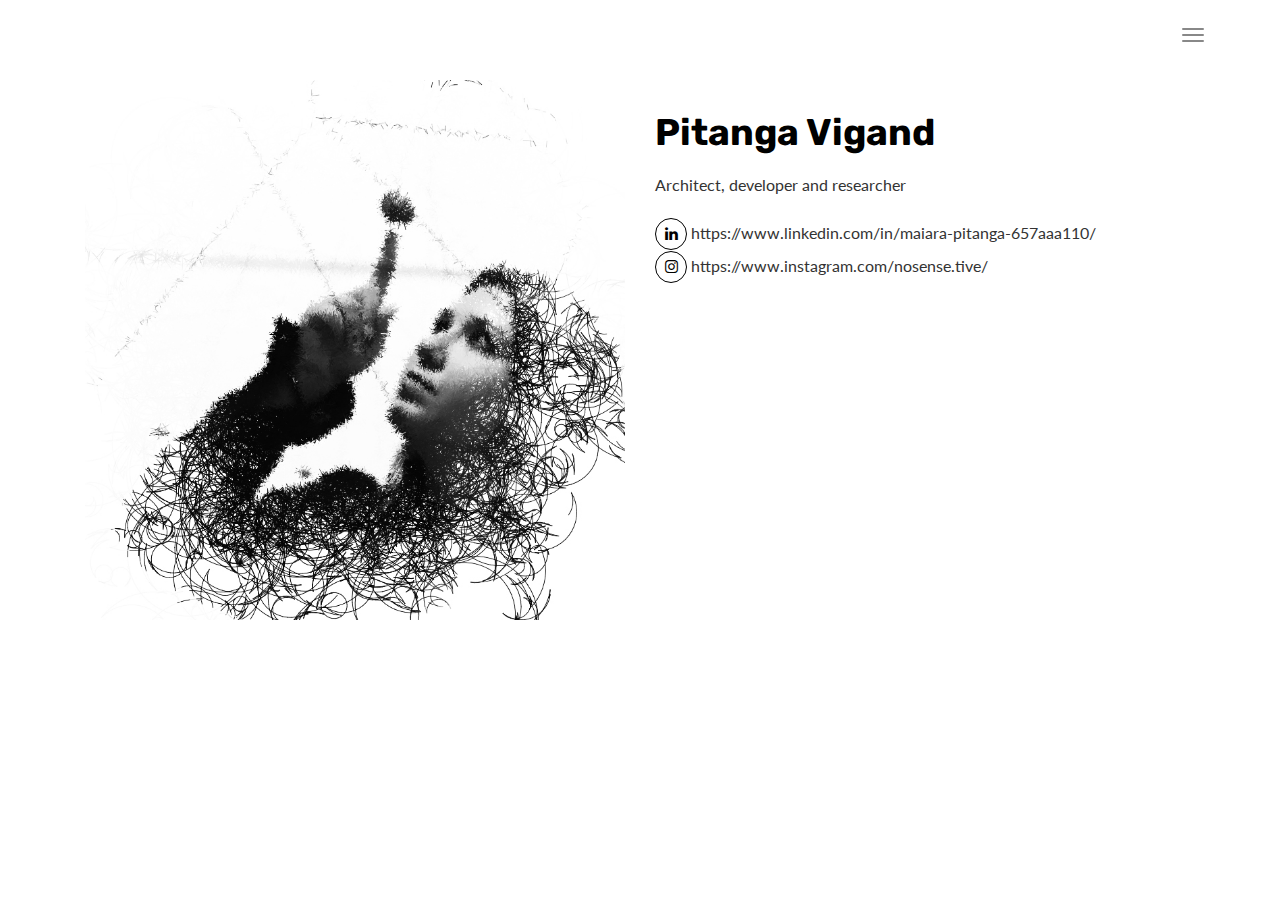
==== about.html @ 0de9789e "Initial commit" ====
<!DOCTYPE html>
<html lang="en">

<head>
    <meta charset="UTF-8">
    <meta content="IE=edge" http-equiv="X-UA-Compatible">
    <meta content="width=device-width,initial-scale=1" name="viewport">
    <meta content="description" name="description">
    <meta name="google" content="notranslate" />
    <meta content="Mashup templates have been developped by Orson.io team" name="author">

    <!-- Disable tap highlight on IE -->
    <meta name="msapplication-tap-highlight" content="no">

    <link rel="apple-touch-icon" sizes="180x180" href="./assets/apple-icon-180x180.png">
    <link href="./assets/favicon.ico" rel="icon">

    <title>Title page</title>

    <link href="./main.3da94fde.css" rel="stylesheet">
</head>

<body>

    <!-- Add your content of header -->

    <header>
        <nav class="navbar navbar-fixed-top navbar-default">
            <div class="container">
                <button type="button" class="navbar-toggle">
                    <span class="sr-only">Toggle navigation</span>
                    <span class="icon-bar"></span>
                    <span class="icon-bar"></span>
                    <span class="icon-bar"></span>
                </button>

                <nav class="navbar-fullscreen" id="navbar-middle">
                    <button type="button" class="close" aria-label="Close"><span
                            aria-hidden="true">&times;</span></button>
                    <ul class="navbar-fullscreen-links">
                        <li><a href="./index.html" title="">Home</a></li>
                        <!--<li><a href="./projects.html" title="">projects</a></li>-->
                        <li><a href="./about.html" title="">About me</a></li>
                        <!--<li><a href="./components.html" title="">Components</a></li>-->
                    </ul>

                    <div class="footer-container">


                        <p class="footer-share-icons">
                            <a href="https://www.twitter.com" class="fa-icon" title="">
                                <i class="fa fa-twitter" aria-hidden="true"></i>
                            </a>
                            <a href="https://www.linkedin.com" class="fa-icon" title="">
                                <i class="fa fa-instagram" aria-hidden="true"></i>
                            </a>
                            <a href="https://www.behance.com" class="fa-icon" title="">
                                <i class="fa fa-behance" aria-hidden="true"></i>
                            </a>
                            <a href="https://www.vimeo.com" class="fa-icon" title="">
                                <i class="fa fa-vimeo" aria-hidden="true"></i>
                            </a>
                        </p>

                    </div>


                </nav>

            </div>
        </nav>
    </header>
    <div class="section-container content-container">
        <div class="container">
            <div class="row">
                <div class="col-xs-12">
                    <div class="col-md-6">
                        <img src="./assets/images/img-profil.jpg" class="img-responsive" alt="">
                    </div>
                    <div class="col-md-6">
                        <h1 class="h2">Pitanga Vigand</h1>
                        <p>Architect, developer and researcher</p>

                        <ul class="list-unstyled">

                            <li>
                                <span class="fa-icon">
                                    <i class="fa fa-linkedin"></i>
                                </span>
                                <a href="https://www.linkedin.com/" title=""
                                    class="link-like-text">https://www.linkedin.com/in/maiara-pitanga-657aaa110/</a>
                            </li>

                            <li>
                                <a href="" class="social-round-icon fa-icon">
                                    <i class="fa fa-instagram"></i>
                                </a>
                                <a href="https://www.instagram.com/" title=""
                                    class="link-like-text">https://www.instagram.com/nosense.tive/</a>
                            </li>
                        </ul>
                    </div>
                </div>
            </div>
        </div>
    </div>




    <script>
        document.addEventListener("DOMContentLoaded", function (event) {
            navbarToggleSidebar();
            closeMenuBeforeGoingToPage();
            navActivePage();
        });
    </script>
    <script type="text/javascript" src="./main.4c6e144e.js"></script>
</body>

</html>
---- main.3da94fde.css ----
@import url(https://fonts.googleapis.com/css?family=Lato:300,700|Rubik:400,700);@import url(https://maxcdn.bootstrapcdn.com/font-awesome/4.7.0/css/font-awesome.min.css);/*!
 * Bootstrap v3.3.7 (http://getbootstrap.com)
 * Copyright 2011-2016 Twitter, Inc.
 * Licensed under MIT (https://github.com/twbs/bootstrap/blob/master/LICENSE)
 */
/*! normalize.css v3.0.3 | MIT License | github.com/necolas/normalize.css */html{font-family:sans-serif;-ms-text-size-adjust:100%;-webkit-text-size-adjust:100%}body{margin:0}article,aside,details,figcaption,figure,footer,header,hgroup,main,menu,nav,section,summary{display:block}audio,canvas,progress,video{display:inline-block;vertical-align:baseline}audio:not([controls]){display:none;height:0}[hidden],template{display:none}a{background-color:transparent}a:active,a:hover{outline:0}abbr[title]{border-bottom:1px dotted}b,strong{font-weight:700}dfn{font-style:italic}h1{font-size:2em;margin:.67em 0}mark{background:#ff0;color:#000}small{font-size:80%}sub,sup{font-size:75%;line-height:0;position:relative;vertical-align:baseline}sup{top:-.5em}sub{bottom:-.25em}img{border:0}svg:not(:root){overflow:hidden}figure{margin:1em 40px}hr{box-sizing:content-box;height:0}pre{overflow:auto}code,kbd,pre,samp{font-family:monospace,monospace;font-size:1em}button,input,optgroup,select,textarea{color:inherit;font:inherit;margin:0}button{overflow:visible}button,select{text-transform:none}button,html input[type=button],input[type=reset],input[type=submit]{-webkit-appearance:button;cursor:pointer}button[disabled],html input[disabled]{cursor:default}button::-moz-focus-inner,input::-moz-focus-inner{border:0;padding:0}input{line-height:normal}input[type=checkbox],input[type=radio]{box-sizing:border-box;padding:0}input[type=number]::-webkit-inner-spin-button,input[type=number]::-webkit-outer-spin-button{height:auto}input[type=search]{-webkit-appearance:textfield;box-sizing:content-box}input[type=search]::-webkit-search-cancel-button,input[type=search]::-webkit-search-decoration{-webkit-appearance:none}fieldset{border:1px solid silver;margin:0 2px;padding:.35em .625em .75em}textarea{overflow:auto}optgroup{font-weight:700}table{border-collapse:collapse;border-spacing:0}td,th{padding:0}

/*! Source: https://github.com/h5bp/html5-boilerplate/blob/master/src/css/main.css */@media print{*,:after,:before{background:transparent!important;color:#000!important;box-shadow:none!important;text-shadow:none!important}a,a:visited{text-decoration:underline}a[href]:after{content:" (" attr(href) ")"}abbr[title]:after{content:" (" attr(title) ")"}a[href^="#"]:after,a[href^="javascript:"]:after{content:""}blockquote,pre{border:1px solid #999;page-break-inside:avoid}thead{display:table-header-group}img,tr{page-break-inside:avoid}img{max-width:100%!important}h2,h3,p{orphans:3;widows:3}h2,h3{page-break-after:avoid}.navbar{display:none}.btn>.caret,.dropup>.btn>.caret{border-top-color:#000!important}.label{border:1px solid #000}.table{border-collapse:collapse!important}.table td,.table th{background-color:#fff!important}.table-bordered td,.table-bordered th{border:1px solid #ddd!important}}*,:after,:before{-webkit-box-sizing:border-box;-moz-box-sizing:border-box;box-sizing:border-box}html{font-size:10px;-webkit-tap-highlight-color:transparent}body{font-family:Lato,Helvetica,Arial,sans-serif;font-size:16px;line-height:2;color:#333;background-color:#fff}button,input,select,textarea{font-family:inherit;font-size:inherit;line-height:inherit}a{color:#333;text-decoration:none}a:focus,a:hover{color:#0d0d0d;text-decoration:underline}a:focus{outline:5px auto -webkit-focus-ring-color;outline-offset:-2px}figure{margin:0}img{vertical-align:middle}.img-responsive{display:block;max-width:100%;height:auto}.img-rounded{border-radius:0}.img-thumbnail{padding:4px;line-height:2;background-color:#fff;border:1px solid #ddd;border-radius:0;-webkit-transition:all .2s ease-in-out;-o-transition:all .2s ease-in-out;transition:all .2s ease-in-out;display:inline-block;max-width:100%;height:auto}.img-circle{border-radius:50%}hr{margin-top:32px;margin-bottom:32px;border:0;border-top:1px solid #eee}.sr-only{position:absolute;width:1px;height:1px;margin:-1px;padding:0;overflow:hidden;clip:rect(0,0,0,0);border:0}.sr-only-focusable:active,.sr-only-focusable:focus{position:static;width:auto;height:auto;margin:0;overflow:visible;clip:auto}[role=button]{cursor:pointer}.h1,.h2,.h3,.h4,.h5,.h6,h1,h2,h3,h4,h5,h6{font-family:Rubik,Helvetica,Arial,sans-serif;font-weight:700;line-height:1.1;color:#000}.h1 .small,.h1 small,.h2 .small,.h2 small,.h3 .small,.h3 small,.h4 .small,.h4 small,.h5 .small,.h5 small,.h6 .small,.h6 small,h1 .small,h1 small,h2 .small,h2 small,h3 .small,h3 small,h4 .small,h4 small,h5 .small,h5 small,h6 .small,h6 small{font-weight:400;line-height:1;color:#777}.h1,.h2,.h3,h1,h2,h3{margin-top:32px;margin-bottom:16px}.h1 .small,.h1 small,.h2 .small,.h2 small,.h3 .small,.h3 small,h1 .small,h1 small,h2 .small,h2 small,h3 .small,h3 small{font-size:65%}.h4,.h5,.h6,h4,h5,h6{margin-top:16px;margin-bottom:16px}.h4 .small,.h4 small,.h5 .small,.h5 small,.h6 .small,.h6 small,h4 .small,h4 small,h5 .small,h5 small,h6 .small,h6 small{font-size:75%}.h1,h1{font-size:50px}.h2,h2{font-size:37px}.h3,h3{font-size:29px}.h4,h4{font-size:22px}.h5,h5{font-size:16px}.h6,h6{font-size:14px}p{margin:0 0 16px}.lead{margin-bottom:32px;font-size:18px;font-weight:300;line-height:1.4}@media (min-width:768px){.lead{font-size:24px}}.small,small{font-size:87%}.mark,mark{background-color:#fcf8e3;padding:.2em}.text-left{text-align:left}.text-right{text-align:right}.text-center{text-align:center}.text-justify{text-align:justify}.text-nowrap{white-space:nowrap}.text-lowercase{text-transform:lowercase}.initialism,.text-uppercase{text-transform:uppercase}.text-capitalize{text-transform:capitalize}.text-muted{color:#777}.text-primary{color:#333}a.text-primary:focus,a.text-primary:hover{color:#1a1a1a}.text-success{color:#fff}a.text-success:focus,a.text-success:hover{color:#e6e6e6}.text-info{color:#31708f}a.text-info:focus,a.text-info:hover{color:#245269}.text-warning{color:#8a6d3b}a.text-warning:focus,a.text-warning:hover{color:#66512c}.text-danger{color:#fff}a.text-danger:focus,a.text-danger:hover{color:#e6e6e6}.bg-primary{color:#fff;background-color:#333}a.bg-primary:focus,a.bg-primary:hover{background-color:#1a1a1a}.bg-success{background-color:#684ad7}a.bg-success:focus,a.bg-success:hover{background-color:#4b2bc3}.bg-info{background-color:#d9edf7}a.bg-info:focus,a.bg-info:hover{background-color:#afd9ee}.bg-warning{background-color:#fcf8e3}a.bg-warning:focus,a.bg-warning:hover{background-color:#f7ecb5}.bg-danger{background-color:#d9534f}a.bg-danger:focus,a.bg-danger:hover{background-color:#c9302c}.page-header{padding-bottom:15px;margin:64px 0 32px;border-bottom:1px solid #eee}ol,ul{margin-top:0;margin-bottom:16px}ol ol,ol ul,ul ol,ul ul{margin-bottom:0}.list-inline,.list-unstyled{padding-left:0;list-style:none}.list-inline{margin-left:-5px}.list-inline>li{display:inline-block;padding-left:5px;padding-right:5px}dl{margin-top:0;margin-bottom:32px}dd,dt{line-height:2}dt{font-weight:700}dd{margin-left:0}.dl-horizontal dd:after,.dl-horizontal dd:before{content:" ";display:table}.dl-horizontal dd:after{clear:both}@media (min-width:768px){.dl-horizontal dt{float:left;width:160px;clear:left;text-align:right;overflow:hidden;text-overflow:ellipsis;white-space:nowrap}.dl-horizontal dd{margin-left:180px}}abbr[data-original-title],abbr[title]{cursor:help;border-bottom:1px dotted #777}.initialism{font-size:90%}blockquote{padding:16px 32px;margin:0 0 32px;font-size:20px;border-left:5px solid #eee}blockquote ol:last-child,blockquote p:last-child,blockquote ul:last-child{margin-bottom:0}blockquote .small,blockquote footer,blockquote small{display:block;font-size:80%;line-height:2;color:#777}blockquote .small:before,blockquote footer:before,blockquote small:before{content:"\2014   \A0"}.blockquote-reverse,blockquote.pull-right{padding-right:15px;padding-left:0;border-right:5px solid #eee;border-left:0;text-align:right}.blockquote-reverse .small:before,.blockquote-reverse footer:before,.blockquote-reverse small:before,blockquote.pull-right .small:before,blockquote.pull-right footer:before,blockquote.pull-right small:before{content:""}.blockquote-reverse .small:after,.blockquote-reverse footer:after,.blockquote-reverse small:after,blockquote.pull-right .small:after,blockquote.pull-right footer:after,blockquote.pull-right small:after{content:"\A0   \2014"}address{margin-bottom:32px;font-style:normal;line-height:2}code,kbd,pre,samp{font-family:Menlo,Monaco,Consolas,Courier New,monospace}code{color:#c7254e;background-color:#f9f2f4}code,kbd{padding:2px 4px;font-size:90%;border-radius:0}kbd{color:#fff;background-color:#333;box-shadow:inset 0 -1px 0 rgba(0,0,0,.25)}kbd kbd{padding:0;font-size:100%;font-weight:700;box-shadow:none}pre{display:block;padding:15.5px;margin:0 0 16px;font-size:15px;line-height:2;word-break:break-all;word-wrap:break-word;color:#333;background-color:#f5f5f5;border:1px solid #ccc;border-radius:0}pre code{padding:0;font-size:inherit;color:inherit;white-space:pre-wrap;background-color:transparent;border-radius:0}.pre-scrollable{max-height:340px;overflow-y:scroll}.container{margin-right:auto;margin-left:auto;padding-left:15px;padding-right:15px}.container:after,.container:before{content:" ";display:table}.container:after{clear:both}@media (min-width:768px){.container{width:750px}}@media (min-width:992px){.container{width:970px}}@media (min-width:1200px){.container{width:1170px}}.container-fluid{margin-right:auto;margin-left:auto;padding-left:15px;padding-right:15px}.container-fluid:after,.container-fluid:before{content:" ";display:table}.container-fluid:after{clear:both}.row{margin-left:-15px;margin-right:-15px}.row:after,.row:before{content:" ";display:table}.row:after{clear:both}.col-lg-1,.col-lg-2,.col-lg-3,.col-lg-4,.col-lg-5,.col-lg-6,.col-lg-7,.col-lg-8,.col-lg-9,.col-lg-10,.col-lg-11,.col-lg-12,.col-md-1,.col-md-2,.col-md-3,.col-md-4,.col-md-5,.col-md-6,.col-md-7,.col-md-8,.col-md-9,.col-md-10,.col-md-11,.col-md-12,.col-sm-1,.col-sm-2,.col-sm-3,.col-sm-4,.col-sm-5,.col-sm-6,.col-sm-7,.col-sm-8,.col-sm-9,.col-sm-10,.col-sm-11,.col-sm-12,.col-xs-1,.col-xs-2,.col-xs-3,.col-xs-4,.col-xs-5,.col-xs-6,.col-xs-7,.col-xs-8,.col-xs-9,.col-xs-10,.col-xs-11,.col-xs-12{position:relative;min-height:1px;padding-left:15px;padding-right:15px}.col-xs-1,.col-xs-2,.col-xs-3,.col-xs-4,.col-xs-5,.col-xs-6,.col-xs-7,.col-xs-8,.col-xs-9,.col-xs-10,.col-xs-11,.col-xs-12{float:left}.col-xs-1{width:8.33333%}.col-xs-2{width:16.66667%}.col-xs-3{width:25%}.col-xs-4{width:33.33333%}.col-xs-5{width:41.66667%}.col-xs-6{width:50%}.col-xs-7{width:58.33333%}.col-xs-8{width:66.66667%}.col-xs-9{width:75%}.col-xs-10{width:83.33333%}.col-xs-11{width:91.66667%}.col-xs-12{width:100%}.col-xs-pull-0{right:auto}.col-xs-pull-1{right:8.33333%}.col-xs-pull-2{right:16.66667%}.col-xs-pull-3{right:25%}.col-xs-pull-4{right:33.33333%}.col-xs-pull-5{right:41.66667%}.col-xs-pull-6{right:50%}.col-xs-pull-7{right:58.33333%}.col-xs-pull-8{right:66.66667%}.col-xs-pull-9{right:75%}.col-xs-pull-10{right:83.33333%}.col-xs-pull-11{right:91.66667%}.col-xs-pull-12{right:100%}.col-xs-push-0{left:auto}.col-xs-push-1{left:8.33333%}.col-xs-push-2{left:16.66667%}.col-xs-push-3{left:25%}.col-xs-push-4{left:33.33333%}.col-xs-push-5{left:41.66667%}.col-xs-push-6{left:50%}.col-xs-push-7{left:58.33333%}.col-xs-push-8{left:66.66667%}.col-xs-push-9{left:75%}.col-xs-push-10{left:83.33333%}.col-xs-push-11{left:91.66667%}.col-xs-push-12{left:100%}.col-xs-offset-0{margin-left:0}.col-xs-offset-1{margin-left:8.33333%}.col-xs-offset-2{margin-left:16.66667%}.col-xs-offset-3{margin-left:25%}.col-xs-offset-4{margin-left:33.33333%}.col-xs-offset-5{margin-left:41.66667%}.col-xs-offset-6{margin-left:50%}.col-xs-offset-7{margin-left:58.33333%}.col-xs-offset-8{margin-left:66.66667%}.col-xs-offset-9{margin-left:75%}.col-xs-offset-10{margin-left:83.33333%}.col-xs-offset-11{margin-left:91.66667%}.col-xs-offset-12{margin-left:100%}@media (min-width:768px){.col-sm-1,.col-sm-2,.col-sm-3,.col-sm-4,.col-sm-5,.col-sm-6,.col-sm-7,.col-sm-8,.col-sm-9,.col-sm-10,.col-sm-11,.col-sm-12{float:left}.col-sm-1{width:8.33333%}.col-sm-2{width:16.66667%}.col-sm-3{width:25%}.col-sm-4{width:33.33333%}.col-sm-5{width:41.66667%}.col-sm-6{width:50%}.col-sm-7{width:58.33333%}.col-sm-8{width:66.66667%}.col-sm-9{width:75%}.col-sm-10{width:83.33333%}.col-sm-11{width:91.66667%}.col-sm-12{width:100%}.col-sm-pull-0{right:auto}.col-sm-pull-1{right:8.33333%}.col-sm-pull-2{right:16.66667%}.col-sm-pull-3{right:25%}.col-sm-pull-4{right:33.33333%}.col-sm-pull-5{right:41.66667%}.col-sm-pull-6{right:50%}.col-sm-pull-7{right:58.33333%}.col-sm-pull-8{right:66.66667%}.col-sm-pull-9{right:75%}.col-sm-pull-10{right:83.33333%}.col-sm-pull-11{right:91.66667%}.col-sm-pull-12{right:100%}.col-sm-push-0{left:auto}.col-sm-push-1{left:8.33333%}.col-sm-push-2{left:16.66667%}.col-sm-push-3{left:25%}.col-sm-push-4{left:33.33333%}.col-sm-push-5{left:41.66667%}.col-sm-push-6{left:50%}.col-sm-push-7{left:58.33333%}.col-sm-push-8{left:66.66667%}.col-sm-push-9{left:75%}.col-sm-push-10{left:83.33333%}.col-sm-push-11{left:91.66667%}.col-sm-push-12{left:100%}.col-sm-offset-0{margin-left:0}.col-sm-offset-1{margin-left:8.33333%}.col-sm-offset-2{margin-left:16.66667%}.col-sm-offset-3{margin-left:25%}.col-sm-offset-4{margin-left:33.33333%}.col-sm-offset-5{margin-left:41.66667%}.col-sm-offset-6{margin-left:50%}.col-sm-offset-7{margin-left:58.33333%}.col-sm-offset-8{margin-left:66.66667%}.col-sm-offset-9{margin-left:75%}.col-sm-offset-10{margin-left:83.33333%}.col-sm-offset-11{margin-left:91.66667%}.col-sm-offset-12{margin-left:100%}}@media (min-width:992px){.col-md-1,.col-md-2,.col-md-3,.col-md-4,.col-md-5,.col-md-6,.col-md-7,.col-md-8,.col-md-9,.col-md-10,.col-md-11,.col-md-12{float:left}.col-md-1{width:8.33333%}.col-md-2{width:16.66667%}.col-md-3{width:25%}.col-md-4{width:33.33333%}.col-md-5{width:41.66667%}.col-md-6{width:50%}.col-md-7{width:58.33333%}.col-md-8{width:66.66667%}.col-md-9{width:75%}.col-md-10{width:83.33333%}.col-md-11{width:91.66667%}.col-md-12{width:100%}.col-md-pull-0{right:auto}.col-md-pull-1{right:8.33333%}.col-md-pull-2{right:16.66667%}.col-md-pull-3{right:25%}.col-md-pull-4{right:33.33333%}.col-md-pull-5{right:41.66667%}.col-md-pull-6{right:50%}.col-md-pull-7{right:58.33333%}.col-md-pull-8{right:66.66667%}.col-md-pull-9{right:75%}.col-md-pull-10{right:83.33333%}.col-md-pull-11{right:91.66667%}.col-md-pull-12{right:100%}.col-md-push-0{left:auto}.col-md-push-1{left:8.33333%}.col-md-push-2{left:16.66667%}.col-md-push-3{left:25%}.col-md-push-4{left:33.33333%}.col-md-push-5{left:41.66667%}.col-md-push-6{left:50%}.col-md-push-7{left:58.33333%}.col-md-push-8{left:66.66667%}.col-md-push-9{left:75%}.col-md-push-10{left:83.33333%}.col-md-push-11{left:91.66667%}.col-md-push-12{left:100%}.col-md-offset-0{margin-left:0}.col-md-offset-1{margin-left:8.33333%}.col-md-offset-2{margin-left:16.66667%}.col-md-offset-3{margin-left:25%}.col-md-offset-4{margin-left:33.33333%}.col-md-offset-5{margin-left:41.66667%}.col-md-offset-6{margin-left:50%}.col-md-offset-7{margin-left:58.33333%}.col-md-offset-8{margin-left:66.66667%}.col-md-offset-9{margin-left:75%}.col-md-offset-10{margin-left:83.33333%}.col-md-offset-11{margin-left:91.66667%}.col-md-offset-12{margin-left:100%}}@media (min-width:1200px){.col-lg-1,.col-lg-2,.col-lg-3,.col-lg-4,.col-lg-5,.col-lg-6,.col-lg-7,.col-lg-8,.col-lg-9,.col-lg-10,.col-lg-11,.col-lg-12{float:left}.col-lg-1{width:8.33333%}.col-lg-2{width:16.66667%}.col-lg-3{width:25%}.col-lg-4{width:33.33333%}.col-lg-5{width:41.66667%}.col-lg-6{width:50%}.col-lg-7{width:58.33333%}.col-lg-8{width:66.66667%}.col-lg-9{width:75%}.col-lg-10{width:83.33333%}.col-lg-11{width:91.66667%}.col-lg-12{width:100%}.col-lg-pull-0{right:auto}.col-lg-pull-1{right:8.33333%}.col-lg-pull-2{right:16.66667%}.col-lg-pull-3{right:25%}.col-lg-pull-4{right:33.33333%}.col-lg-pull-5{right:41.66667%}.col-lg-pull-6{right:50%}.col-lg-pull-7{right:58.33333%}.col-lg-pull-8{right:66.66667%}.col-lg-pull-9{right:75%}.col-lg-pull-10{right:83.33333%}.col-lg-pull-11{right:91.66667%}.col-lg-pull-12{right:100%}.col-lg-push-0{left:auto}.col-lg-push-1{left:8.33333%}.col-lg-push-2{left:16.66667%}.col-lg-push-3{left:25%}.col-lg-push-4{left:33.33333%}.col-lg-push-5{left:41.66667%}.col-lg-push-6{left:50%}.col-lg-push-7{left:58.33333%}.col-lg-push-8{left:66.66667%}.col-lg-push-9{left:75%}.col-lg-push-10{left:83.33333%}.col-lg-push-11{left:91.66667%}.col-lg-push-12{left:100%}.col-lg-offset-0{margin-left:0}.col-lg-offset-1{margin-left:8.33333%}.col-lg-offset-2{margin-left:16.66667%}.col-lg-offset-3{margin-left:25%}.col-lg-offset-4{margin-left:33.33333%}.col-lg-offset-5{margin-left:41.66667%}.col-lg-offset-6{margin-left:50%}.col-lg-offset-7{margin-left:58.33333%}.col-lg-offset-8{margin-left:66.66667%}.col-lg-offset-9{margin-left:75%}.col-lg-offset-10{margin-left:83.33333%}.col-lg-offset-11{margin-left:91.66667%}.col-lg-offset-12{margin-left:100%}}table{background-color:transparent}caption{padding-top:8px;padding-bottom:8px;color:#777}caption,th{text-align:left}.table{width:100%;max-width:100%;margin-bottom:32px}.table>tbody>tr>td,.table>tbody>tr>th,.table>tfoot>tr>td,.table>tfoot>tr>th,.table>thead>tr>td,.table>thead>tr>th{padding:8px;line-height:2;vertical-align:top;border-top:1px solid #ddd}.table>thead>tr>th{vertical-align:bottom;border-bottom:2px solid #ddd}.table>caption+thead>tr:first-child>td,.table>caption+thead>tr:first-child>th,.table>colgroup+thead>tr:first-child>td,.table>colgroup+thead>tr:first-child>th,.table>thead:first-child>tr:first-child>td,.table>thead:first-child>tr:first-child>th{border-top:0}.table>tbody+tbody{border-top:2px solid #ddd}.table .table{background-color:#fff}.table-condensed>tbody>tr>td,.table-condensed>tbody>tr>th,.table-condensed>tfoot>tr>td,.table-condensed>tfoot>tr>th,.table-condensed>thead>tr>td,.table-condensed>thead>tr>th{padding:5px}.table-bordered,.table-bordered>tbody>tr>td,.table-bordered>tbody>tr>th,.table-bordered>tfoot>tr>td,.table-bordered>tfoot>tr>th,.table-bordered>thead>tr>td,.table-bordered>thead>tr>th{border:1px solid #ddd}.table-bordered>thead>tr>td,.table-bordered>thead>tr>th{border-bottom-width:2px}.table-striped>tbody>tr:nth-of-type(odd){background-color:#f9f9f9}.table-hover>tbody>tr:hover{background-color:#f5f5f5}table col[class*=col-]{position:static;float:none;display:table-column}table td[class*=col-],table th[class*=col-]{position:static;float:none;display:table-cell}.table>tbody>tr.active>td,.table>tbody>tr.active>th,.table>tbody>tr>td.active,.table>tbody>tr>th.active,.table>tfoot>tr.active>td,.table>tfoot>tr.active>th,.table>tfoot>tr>td.active,.table>tfoot>tr>th.active,.table>thead>tr.active>td,.table>thead>tr.active>th,.table>thead>tr>td.active,.table>thead>tr>th.active{background-color:#f5f5f5}.table-hover>tbody>tr.active:hover>td,.table-hover>tbody>tr.active:hover>th,.table-hover>tbody>tr:hover>.active,.table-hover>tbody>tr>td.active:hover,.table-hover>tbody>tr>th.active:hover{background-color:#e8e8e8}.table>tbody>tr.success>td,.table>tbody>tr.success>th,.table>tbody>tr>td.success,.table>tbody>tr>th.success,.table>tfoot>tr.success>td,.table>tfoot>tr.success>th,.table>tfoot>tr>td.success,.table>tfoot>tr>th.success,.table>thead>tr.success>td,.table>thead>tr.success>th,.table>thead>tr>td.success,.table>thead>tr>th.success{background-color:#684ad7}.table-hover>tbody>tr.success:hover>td,.table-hover>tbody>tr.success:hover>th,.table-hover>tbody>tr:hover>.success,.table-hover>tbody>tr>td.success:hover,.table-hover>tbody>tr>th.success:hover{background-color:#5735d2}.table>tbody>tr.info>td,.table>tbody>tr.info>th,.table>tbody>tr>td.info,.table>tbody>tr>th.info,.table>tfoot>tr.info>td,.table>tfoot>tr.info>th,.table>tfoot>tr>td.info,.table>tfoot>tr>th.info,.table>thead>tr.info>td,.table>thead>tr.info>th,.table>thead>tr>td.info,.table>thead>tr>th.info{background-color:#d9edf7}.table-hover>tbody>tr.info:hover>td,.table-hover>tbody>tr.info:hover>th,.table-hover>tbody>tr:hover>.info,.table-hover>tbody>tr>td.info:hover,.table-hover>tbody>tr>th.info:hover{background-color:#c4e3f3}.table>tbody>tr.warning>td,.table>tbody>tr.warning>th,.table>tbody>tr>td.warning,.table>tbody>tr>th.warning,.table>tfoot>tr.warning>td,.table>tfoot>tr.warning>th,.table>tfoot>tr>td.warning,.table>tfoot>tr>th.warning,.table>thead>tr.warning>td,.table>thead>tr.warning>th,.table>thead>tr>td.warning,.table>thead>tr>th.warning{background-color:#fcf8e3}.table-hover>tbody>tr.warning:hover>td,.table-hover>tbody>tr.warning:hover>th,.table-hover>tbody>tr:hover>.warning,.table-hover>tbody>tr>td.warning:hover,.table-hover>tbody>tr>th.warning:hover{background-color:#faf2cc}.table>tbody>tr.danger>td,.table>tbody>tr.danger>th,.table>tbody>tr>td.danger,.table>tbody>tr>th.danger,.table>tfoot>tr.danger>td,.table>tfoot>tr.danger>th,.table>tfoot>tr>td.danger,.table>tfoot>tr>th.danger,.table>thead>tr.danger>td,.table>thead>tr.danger>th,.table>thead>tr>td.danger,.table>thead>tr>th.danger{background-color:#d9534f}.table-hover>tbody>tr.danger:hover>td,.table-hover>tbody>tr.danger:hover>th,.table-hover>tbody>tr:hover>.danger,.table-hover>tbody>tr>td.danger:hover,.table-hover>tbody>tr>th.danger:hover{background-color:#d43f3a}.table-responsive{overflow-x:auto;min-height:.01%}@media screen and (max-width:767px){.table-responsive{width:100%;margin-bottom:24px;overflow-y:hidden;-ms-overflow-style:-ms-autohiding-scrollbar;border:1px solid #ddd}.table-responsive>.table{margin-bottom:0}.table-responsive>.table>tbody>tr>td,.table-responsive>.table>tbody>tr>th,.table-responsive>.table>tfoot>tr>td,.table-responsive>.table>tfoot>tr>th,.table-responsive>.table>thead>tr>td,.table-responsive>.table>thead>tr>th{white-space:nowrap}.table-responsive>.table-bordered{border:0}.table-responsive>.table-bordered>tbody>tr>td:first-child,.table-responsive>.table-bordered>tbody>tr>th:first-child,.table-responsive>.table-bordered>tfoot>tr>td:first-child,.table-responsive>.table-bordered>tfoot>tr>th:first-child,.table-responsive>.table-bordered>thead>tr>td:first-child,.table-responsive>.table-bordered>thead>tr>th:first-child{border-left:0}.table-responsive>.table-bordered>tbody>tr>td:last-child,.table-responsive>.table-bordered>tbody>tr>th:last-child,.table-responsive>.table-bordered>tfoot>tr>td:last-child,.table-responsive>.table-bordered>tfoot>tr>th:last-child,.table-responsive>.table-bordered>thead>tr>td:last-child,.table-responsive>.table-bordered>thead>tr>th:last-child{border-right:0}.table-responsive>.table-bordered>tbody>tr:last-child>td,.table-responsive>.table-bordered>tbody>tr:last-child>th,.table-responsive>.table-bordered>tfoot>tr:last-child>td,.table-responsive>.table-bordered>tfoot>tr:last-child>th{border-bottom:0}}fieldset{margin:0;min-width:0}fieldset,legend{padding:0;border:0}legend{display:block;width:100%;margin-bottom:32px;font-size:24px;line-height:inherit;color:#333;border-bottom:1px solid #e5e5e5}label{display:inline-block;max-width:100%;margin-bottom:5px;font-weight:700}input[type=search]{-webkit-box-sizing:border-box;-moz-box-sizing:border-box;box-sizing:border-box}input[type=checkbox],input[type=radio]{margin:4px 0 0;margin-top:1px\9;line-height:normal}input[type=file]{display:block}input[type=range]{display:block;width:100%}select[multiple],select[size]{height:auto}input[type=checkbox]:focus,input[type=file]:focus,input[type=radio]:focus{outline:5px auto -webkit-focus-ring-color;outline-offset:-2px}output{padding-top:7px}.form-control,output{display:block;font-size:16px;line-height:2;color:#555}.form-control{width:100%;height:46px;padding:6px 12px;background-color:#fff;background-image:none;border:1px solid #000;border-radius:0;-webkit-box-shadow:inset 0 1px 1px rgba(0,0,0,.075);box-shadow:inset 0 1px 1px rgba(0,0,0,.075);-webkit-transition:border-color .15s ease-in-out,box-shadow .15s ease-in-out;-o-transition:border-color ease-in-out .15s,box-shadow ease-in-out .15s;transition:border-color .15s ease-in-out,box-shadow .15s ease-in-out}.form-control:focus{border-color:#66afe9;outline:0;-webkit-box-shadow:inset 0 1px 1px rgba(0,0,0,.075),0 0 8px rgba(102,175,233,.6);box-shadow:inset 0 1px 1px rgba(0,0,0,.075),0 0 8px rgba(102,175,233,.6)}.form-control::-moz-placeholder{color:#999;opacity:1}.form-control:-ms-input-placeholder{color:#999}.form-control::-webkit-input-placeholder{color:#999}.form-control::-ms-expand{border:0;background-color:transparent}.form-control[disabled],.form-control[readonly],fieldset[disabled] .form-control{background-color:#eee;opacity:1}.form-control[disabled],fieldset[disabled] .form-control{cursor:not-allowed}textarea.form-control{height:auto}input[type=search]{-webkit-appearance:none}@media screen and (-webkit-min-device-pixel-ratio:0){input[type=date].form-control,input[type=datetime-local].form-control,input[type=month].form-control,input[type=time].form-control{line-height:46px}.input-group-sm>.input-group-btn>input[type=date].btn,.input-group-sm>.input-group-btn>input[type=datetime-local].btn,.input-group-sm>.input-group-btn>input[type=month].btn,.input-group-sm>.input-group-btn>input[type=time].btn,.input-group-sm>input[type=date].form-control,.input-group-sm>input[type=date].input-group-addon,.input-group-sm>input[type=datetime-local].form-control,.input-group-sm>input[type=datetime-local].input-group-addon,.input-group-sm>input[type=month].form-control,.input-group-sm>input[type=month].input-group-addon,.input-group-sm>input[type=time].form-control,.input-group-sm>input[type=time].input-group-addon,.input-group-sm input[type=date],.input-group-sm input[type=datetime-local],.input-group-sm input[type=month],.input-group-sm input[type=time],input[type=date].input-sm,input[type=datetime-local].input-sm,input[type=month].input-sm,input[type=time].input-sm{line-height:33px}.input-group-lg>.input-group-btn>input[type=date].btn,.input-group-lg>.input-group-btn>input[type=datetime-local].btn,.input-group-lg>.input-group-btn>input[type=month].btn,.input-group-lg>.input-group-btn>input[type=time].btn,.input-group-lg>input[type=date].form-control,.input-group-lg>input[type=date].input-group-addon,.input-group-lg>input[type=datetime-local].form-control,.input-group-lg>input[type=datetime-local].input-group-addon,.input-group-lg>input[type=month].form-control,.input-group-lg>input[type=month].input-group-addon,.input-group-lg>input[type=time].form-control,.input-group-lg>input[type=time].input-group-addon,.input-group-lg input[type=date],.input-group-lg input[type=datetime-local],.input-group-lg input[type=month],.input-group-lg input[type=time],input[type=date].input-lg,input[type=datetime-local].input-lg,input[type=month].input-lg,input[type=time].input-lg{line-height:49px}}.form-group{margin-bottom:15px}.checkbox,.radio{position:relative;display:block;margin-top:10px;margin-bottom:10px}.checkbox label,.radio label{min-height:32px;padding-left:20px;margin-bottom:0;font-weight:400;cursor:pointer}.checkbox-inline input[type=checkbox],.checkbox input[type=checkbox],.radio-inline input[type=radio],.radio input[type=radio]{position:absolute;margin-left:-20px;margin-top:4px\9}.checkbox+.checkbox,.radio+.radio{margin-top:-5px}.checkbox-inline,.radio-inline{position:relative;display:inline-block;padding-left:20px;margin-bottom:0;vertical-align:middle;font-weight:400;cursor:pointer}.checkbox-inline+.checkbox-inline,.radio-inline+.radio-inline{margin-top:0;margin-left:10px}.checkbox-inline.disabled,.checkbox.disabled label,.radio-inline.disabled,.radio.disabled label,fieldset[disabled] .checkbox-inline,fieldset[disabled] .checkbox label,fieldset[disabled] .radio-inline,fieldset[disabled] .radio label,fieldset[disabled] input[type=checkbox],fieldset[disabled] input[type=radio],input[type=checkbox].disabled,input[type=checkbox][disabled],input[type=radio].disabled,input[type=radio][disabled]{cursor:not-allowed}.form-control-static{padding-top:7px;padding-bottom:7px;margin-bottom:0;min-height:48px}.form-control-static.input-lg,.form-control-static.input-sm,.input-group-lg>.form-control-static.form-control,.input-group-lg>.form-control-static.input-group-addon,.input-group-lg>.input-group-btn>.form-control-static.btn,.input-group-sm>.form-control-static.form-control,.input-group-sm>.form-control-static.input-group-addon,.input-group-sm>.input-group-btn>.form-control-static.btn{padding-left:0;padding-right:0}.input-group-sm>.form-control,.input-group-sm>.input-group-addon,.input-group-sm>.input-group-btn>.btn,.input-sm{height:33px;padding:5px 10px;font-size:14px;line-height:1.5;border-radius:0}.input-group-sm>.input-group-btn>select.btn,.input-group-sm>select.form-control,.input-group-sm>select.input-group-addon,select.input-sm{height:33px;line-height:33px}.input-group-sm>.input-group-btn>select[multiple].btn,.input-group-sm>.input-group-btn>textarea.btn,.input-group-sm>select[multiple].form-control,.input-group-sm>select[multiple].input-group-addon,.input-group-sm>textarea.form-control,.input-group-sm>textarea.input-group-addon,select[multiple].input-sm,textarea.input-sm{height:auto}.form-group-sm .form-control{height:33px;padding:5px 10px;font-size:14px;line-height:1.5;border-radius:0}.form-group-sm select.form-control{height:33px;line-height:33px}.form-group-sm select[multiple].form-control,.form-group-sm textarea.form-control{height:auto}.form-group-sm .form-control-static{height:33px;min-height:46px;padding:6px 10px;font-size:14px;line-height:1.5}.input-group-lg>.form-control,.input-group-lg>.input-group-addon,.input-group-lg>.input-group-btn>.btn,.input-lg{height:49px;padding:10px 16px;font-size:20px;line-height:1.33333;border-radius:0}.input-group-lg>.input-group-btn>select.btn,.input-group-lg>select.form-control,.input-group-lg>select.input-group-addon,select.input-lg{height:49px;line-height:49px}.input-group-lg>.input-group-btn>select[multiple].btn,.input-group-lg>.input-group-btn>textarea.btn,.input-group-lg>select[multiple].form-control,.input-group-lg>select[multiple].input-group-addon,.input-group-lg>textarea.form-control,.input-group-lg>textarea.input-group-addon,select[multiple].input-lg,textarea.input-lg{height:auto}.form-group-lg .form-control{height:49px;padding:10px 16px;font-size:20px;line-height:1.33333;border-radius:0}.form-group-lg select.form-control{height:49px;line-height:49px}.form-group-lg select[multiple].form-control,.form-group-lg textarea.form-control{height:auto}.form-group-lg .form-control-static{height:49px;min-height:52px;padding:11px 16px;font-size:20px;line-height:1.33333}.has-feedback{position:relative}.has-feedback .form-control{padding-right:57.5px}.form-control-feedback{position:absolute;top:0;right:0;z-index:2;display:block;width:46px;height:46px;line-height:46px;text-align:center;pointer-events:none}.form-group-lg .form-control+.form-control-feedback,.input-group-lg+.form-control-feedback,.input-group-lg>.form-control+.form-control-feedback,.input-group-lg>.input-group-addon+.form-control-feedback,.input-group-lg>.input-group-btn>.btn+.form-control-feedback,.input-lg+.form-control-feedback{width:49px;height:49px;line-height:49px}.form-group-sm .form-control+.form-control-feedback,.input-group-sm+.form-control-feedback,.input-group-sm>.form-control+.form-control-feedback,.input-group-sm>.input-group-addon+.form-control-feedback,.input-group-sm>.input-group-btn>.btn+.form-control-feedback,.input-sm+.form-control-feedback{width:33px;height:33px;line-height:33px}.has-success .checkbox,.has-success .checkbox-inline,.has-success.checkbox-inline label,.has-success.checkbox label,.has-success .control-label,.has-success .help-block,.has-success .radio,.has-success .radio-inline,.has-success.radio-inline label,.has-success.radio label{color:#fff}.has-success .form-control{border-color:#fff;-webkit-box-shadow:inset 0 1px 1px rgba(0,0,0,.075);box-shadow:inset 0 1px 1px rgba(0,0,0,.075)}.has-success .form-control:focus{border-color:#e6e6e6;-webkit-box-shadow:inset 0 1px 1px rgba(0,0,0,.075),0 0 6px #fff;box-shadow:inset 0 1px 1px rgba(0,0,0,.075),0 0 6px #fff}.has-success .input-group-addon{color:#fff;border-color:#fff;background-color:#684ad7}.has-success .form-control-feedback{color:#fff}.has-warning .checkbox,.has-warning .checkbox-inline,.has-warning.checkbox-inline label,.has-warning.checkbox label,.has-warning .control-label,.has-warning .help-block,.has-warning .radio,.has-warning .radio-inline,.has-warning.radio-inline label,.has-warning.radio label{color:#8a6d3b}.has-warning .form-control{border-color:#8a6d3b;-webkit-box-shadow:inset 0 1px 1px rgba(0,0,0,.075);box-shadow:inset 0 1px 1px rgba(0,0,0,.075)}.has-warning .form-control:focus{border-color:#66512c;-webkit-box-shadow:inset 0 1px 1px rgba(0,0,0,.075),0 0 6px #c0a16b;box-shadow:inset 0 1px 1px rgba(0,0,0,.075),0 0 6px #c0a16b}.has-warning .input-group-addon{color:#8a6d3b;border-color:#8a6d3b;background-color:#fcf8e3}.has-warning .form-control-feedback{color:#8a6d3b}.has-error .checkbox,.has-error .checkbox-inline,.has-error.checkbox-inline label,.has-error.checkbox label,.has-error .control-label,.has-error .help-block,.has-error .radio,.has-error .radio-inline,.has-error.radio-inline label,.has-error.radio label{color:#fff}.has-error .form-control{border-color:#fff;-webkit-box-shadow:inset 0 1px 1px rgba(0,0,0,.075);box-shadow:inset 0 1px 1px rgba(0,0,0,.075)}.has-error .form-control:focus{border-color:#e6e6e6;-webkit-box-shadow:inset 0 1px 1px rgba(0,0,0,.075),0 0 6px #fff;box-shadow:inset 0 1px 1px rgba(0,0,0,.075),0 0 6px #fff}.has-error .input-group-addon{color:#fff;border-color:#fff;background-color:#d9534f}.has-error .form-control-feedback{color:#fff}.has-feedback label~.form-control-feedback{top:37px}.has-feedback label.sr-only~.form-control-feedback{top:0}.help-block{display:block;margin-top:5px;margin-bottom:10px;color:#737373}@media (min-width:768px){.form-inline .form-group{display:inline-block;margin-bottom:0;vertical-align:middle}.form-inline .form-control{display:inline-block;width:auto;vertical-align:middle}.form-inline .form-control-static{display:inline-block}.form-inline .input-group{display:inline-table;vertical-align:middle}.form-inline .input-group .form-control,.form-inline .input-group .input-group-addon,.form-inline .input-group .input-group-btn{width:auto}.form-inline .input-group>.form-control{width:100%}.form-inline .control-label{margin-bottom:0;vertical-align:middle}.form-inline .checkbox,.form-inline .radio{display:inline-block;margin-top:0;margin-bottom:0;vertical-align:middle}.form-inline .checkbox label,.form-inline .radio label{padding-left:0}.form-inline .checkbox input[type=checkbox],.form-inline .radio input[type=radio]{position:relative;margin-left:0}.form-inline .has-feedback .form-control-feedback{top:0}}.form-horizontal .checkbox,.form-horizontal .checkbox-inline,.form-horizontal .radio,.form-horizontal .radio-inline{margin-top:0;margin-bottom:0;padding-top:7px}.form-horizontal .checkbox,.form-horizontal .radio{min-height:39px}.form-horizontal .form-group{margin-left:-15px;margin-right:-15px}.form-horizontal .form-group:after,.form-horizontal .form-group:before{content:" ";display:table}.form-horizontal .form-group:after{clear:both}@media (min-width:768px){.form-horizontal .control-label{text-align:right;margin-bottom:0;padding-top:7px}}.form-horizontal .has-feedback .form-control-feedback{right:15px}@media (min-width:768px){.form-horizontal .form-group-lg .control-label{padding-top:11px;font-size:20px}}@media (min-width:768px){.form-horizontal .form-group-sm .control-label{padding-top:6px;font-size:14px}}.btn{display:inline-block;margin-bottom:0;font-weight:400;text-align:center;vertical-align:middle;touch-action:manipulation;cursor:pointer;background-image:none;border:1px solid transparent;white-space:nowrap;padding:6px 12px;font-size:16px;line-height:2;border-radius:0;-webkit-user-select:none;-moz-user-select:none;-ms-user-select:none;user-select:none}.btn.active.focus,.btn.active:focus,.btn.focus,.btn:active.focus,.btn:active:focus,.btn:focus{outline:5px auto -webkit-focus-ring-color;outline-offset:-2px}.btn.focus,.btn:focus,.btn:hover{color:#555;text-decoration:none}.btn.active,.btn:active{outline:0;background-image:none;-webkit-box-shadow:inset 0 3px 5px rgba(0,0,0,.125);box-shadow:inset 0 3px 5px rgba(0,0,0,.125)}.btn.disabled,.btn[disabled],fieldset[disabled] .btn{cursor:not-allowed;opacity:.65;filter:alpha(opacity=65);-webkit-box-shadow:none;box-shadow:none}a.btn.disabled,fieldset[disabled] a.btn{pointer-events:none}.btn-default{color:#555;background-color:transparent;border-color:#555}.btn-default.focus,.btn-default:focus{color:#555;background-color:transparent;border-color:#161616}.btn-default.active,.btn-default:active,.btn-default:hover,.open>.btn-default.dropdown-toggle{color:#555;background-color:transparent;border-color:#373737}.btn-default.active.focus,.btn-default.active:focus,.btn-default.active:hover,.btn-default:active.focus,.btn-default:active:focus,.btn-default:active:hover,.open>.btn-default.dropdown-toggle.focus,.open>.btn-default.dropdown-toggle:focus,.open>.btn-default.dropdown-toggle:hover{color:#555;background-color:transparent;border-color:#161616}.btn-default.active,.btn-default:active,.open>.btn-default.dropdown-toggle{background-image:none}.btn-default.disabled.focus,.btn-default.disabled:focus,.btn-default.disabled:hover,.btn-default[disabled].focus,.btn-default[disabled]:focus,.btn-default[disabled]:hover,fieldset[disabled] .btn-default.focus,fieldset[disabled] .btn-default:focus,fieldset[disabled] .btn-default:hover{background-color:transparent;border-color:#555}.btn-default .badge{color:transparent;background-color:#555}.btn-primary{color:#333;background-color:transparent;border-color:#333}.btn-primary.focus,.btn-primary:focus{color:#333;background-color:transparent;border-color:#000}.btn-primary.active,.btn-primary:active,.btn-primary:hover,.open>.btn-primary.dropdown-toggle{color:#333;background-color:transparent;border-color:#141414}.btn-primary.active.focus,.btn-primary.active:focus,.btn-primary.active:hover,.btn-primary:active.focus,.btn-primary:active:focus,.btn-primary:active:hover,.open>.btn-primary.dropdown-toggle.focus,.open>.btn-primary.dropdown-toggle:focus,.open>.btn-primary.dropdown-toggle:hover{color:#333;background-color:transparent;border-color:#000}.btn-primary.active,.btn-primary:active,.open>.btn-primary.dropdown-toggle{background-image:none}.btn-primary.disabled.focus,.btn-primary.disabled:focus,.btn-primary.disabled:hover,.btn-primary[disabled].focus,.btn-primary[disabled]:focus,.btn-primary[disabled]:hover,fieldset[disabled] .btn-primary.focus,fieldset[disabled] .btn-primary:focus,fieldset[disabled] .btn-primary:hover{background-color:transparent;border-color:#333}.btn-primary .badge{color:transparent;background-color:#333}.btn-success{color:#5cb85c;background-color:transparent;border-color:#5cb85c}.btn-success.focus,.btn-success:focus{color:#5cb85c;background-color:transparent;border-color:#2d672d}.btn-success.active,.btn-success:active,.btn-success:hover,.open>.btn-success.dropdown-toggle{color:#5cb85c;background-color:transparent;border-color:#419641}.btn-success.active.focus,.btn-success.active:focus,.btn-success.active:hover,.btn-success:active.focus,.btn-success:active:focus,.btn-success:active:hover,.open>.btn-success.dropdown-toggle.focus,.open>.btn-success.dropdown-toggle:focus,.open>.btn-success.dropdown-toggle:hover{color:#5cb85c;background-color:transparent;border-color:#2d672d}.btn-success.active,.btn-success:active,.open>.btn-success.dropdown-toggle{background-image:none}.btn-success.disabled.focus,.btn-success.disabled:focus,.btn-success.disabled:hover,.btn-success[disabled].focus,.btn-success[disabled]:focus,.btn-success[disabled]:hover,fieldset[disabled] .btn-success.focus,fieldset[disabled] .btn-success:focus,fieldset[disabled] .btn-success:hover{background-color:transparent;border-color:#5cb85c}.btn-success .badge{color:transparent;background-color:#5cb85c}.btn-info{border-color:#684ad7}.btn-info,.btn-info.focus,.btn-info:focus{color:#684ad7;background-color:transparent}.btn-info.focus,.btn-info:focus{border-color:#331d84}.btn-info.active,.btn-info:active,.btn-info:hover,.open>.btn-info.dropdown-toggle{color:#684ad7;background-color:transparent;border-color:#4829bb}.btn-info.active.focus,.btn-info.active:focus,.btn-info.active:hover,.btn-info:active.focus,.btn-info:active:focus,.btn-info:active:hover,.open>.btn-info.dropdown-toggle.focus,.open>.btn-info.dropdown-toggle:focus,.open>.btn-info.dropdown-toggle:hover{color:#684ad7;background-color:transparent;border-color:#331d84}.btn-info.active,.btn-info:active,.open>.btn-info.dropdown-toggle{background-image:none}.btn-info.disabled.focus,.btn-info.disabled:focus,.btn-info.disabled:hover,.btn-info[disabled].focus,.btn-info[disabled]:focus,.btn-info[disabled]:hover,fieldset[disabled] .btn-info.focus,fieldset[disabled] .btn-info:focus,fieldset[disabled] .btn-info:hover{background-color:transparent;border-color:#684ad7}.btn-info .badge{color:transparent;background-color:#684ad7}.btn-warning{color:#f0ad4e;background-color:transparent;border-color:#f0ad4e}.btn-warning.focus,.btn-warning:focus{color:#f0ad4e;background-color:transparent;border-color:#b06d0f}.btn-warning.active,.btn-warning:active,.btn-warning:hover,.open>.btn-warning.dropdown-toggle{color:#f0ad4e;background-color:transparent;border-color:#eb9316}.btn-warning.active.focus,.btn-warning.active:focus,.btn-warning.active:hover,.btn-warning:active.focus,.btn-warning:active:focus,.btn-warning:active:hover,.open>.btn-warning.dropdown-toggle.focus,.open>.btn-warning.dropdown-toggle:focus,.open>.btn-warning.dropdown-toggle:hover{color:#f0ad4e;background-color:transparent;border-color:#b06d0f}.btn-warning.active,.btn-warning:active,.open>.btn-warning.dropdown-toggle{background-image:none}.btn-warning.disabled.focus,.btn-warning.disabled:focus,.btn-warning.disabled:hover,.btn-warning[disabled].focus,.btn-warning[disabled]:focus,.btn-warning[disabled]:hover,fieldset[disabled] .btn-warning.focus,fieldset[disabled] .btn-warning:focus,fieldset[disabled] .btn-warning:hover{background-color:transparent;border-color:#f0ad4e}.btn-warning .badge{color:transparent;background-color:#f0ad4e}.btn-danger{color:#d9534f;background-color:transparent;border-color:#d9534f}.btn-danger.focus,.btn-danger:focus{color:#d9534f;background-color:transparent;border-color:#8b211e}.btn-danger.active,.btn-danger:active,.btn-danger:hover,.open>.btn-danger.dropdown-toggle{color:#d9534f;background-color:transparent;border-color:#c12e2a}.btn-danger.active.focus,.btn-danger.active:focus,.btn-danger.active:hover,.btn-danger:active.focus,.btn-danger:active:focus,.btn-danger:active:hover,.open>.btn-danger.dropdown-toggle.focus,.open>.btn-danger.dropdown-toggle:focus,.open>.btn-danger.dropdown-toggle:hover{color:#d9534f;background-color:transparent;border-color:#8b211e}.btn-danger.active,.btn-danger:active,.open>.btn-danger.dropdown-toggle{background-image:none}.btn-danger.disabled.focus,.btn-danger.disabled:focus,.btn-danger.disabled:hover,.btn-danger[disabled].focus,.btn-danger[disabled]:focus,.btn-danger[disabled]:hover,fieldset[disabled] .btn-danger.focus,fieldset[disabled] .btn-danger:focus,fieldset[disabled] .btn-danger:hover{background-color:transparent;border-color:#d9534f}.btn-danger .badge{color:transparent;background-color:#d9534f}.btn-link{color:#333;font-weight:400;border-radius:0}.btn-link,.btn-link.active,.btn-link:active,.btn-link[disabled],fieldset[disabled] .btn-link{background-color:transparent;-webkit-box-shadow:none;box-shadow:none}.btn-link,.btn-link:active,.btn-link:focus,.btn-link:hover{border-color:transparent}.btn-link:focus,.btn-link:hover{color:#0d0d0d;text-decoration:underline;background-color:transparent}.btn-link[disabled]:focus,.btn-link[disabled]:hover,fieldset[disabled] .btn-link:focus,fieldset[disabled] .btn-link:hover{color:#777;text-decoration:none}.btn-group-lg>.btn,.btn-lg{padding:10px 16px;font-size:20px;line-height:1.33333;border-radius:0}.btn-group-sm>.btn,.btn-sm{padding:5px 10px;font-size:14px;line-height:1.5;border-radius:0}.btn-group-xs>.btn,.btn-xs{padding:1px 5px;font-size:14px;line-height:1.5;border-radius:0}.btn-block{display:block;width:100%}.btn-block+.btn-block{margin-top:5px}input[type=button].btn-block,input[type=reset].btn-block,input[type=submit].btn-block{width:100%}.fade{opacity:0;-webkit-transition:opacity .15s linear;-o-transition:opacity .15s linear;transition:opacity .15s linear}.fade.in{opacity:1}.collapse{display:none}.collapse.in{display:block}tr.collapse.in{display:table-row}tbody.collapse.in{display:table-row-group}.collapsing{position:relative;height:0;overflow:hidden;-webkit-transition-property:height,visibility;transition-property:height,visibility;-webkit-transition-duration:.35s;transition-duration:.35s;-webkit-transition-timing-function:ease;transition-timing-function:ease}.caret{display:inline-block;width:0;height:0;margin-left:2px;vertical-align:middle;border-top:4px dashed;border-top:4px solid\9;border-right:4px solid transparent;border-left:4px solid transparent}.dropdown,.dropup{position:relative}.dropdown-toggle:focus{outline:0}.dropdown-menu{position:absolute;top:100%;left:0;z-index:1000;display:none;float:left;min-width:160px;padding:5px 0;margin:2px 0 0;list-style:none;font-size:16px;text-align:left;background-color:#fff;border:1px solid #ccc;border:1px solid rgba(0,0,0,.15);border-radius:0;-webkit-box-shadow:0 6px 12px rgba(0,0,0,.175);box-shadow:0 6px 12px rgba(0,0,0,.175);background-clip:padding-box}.dropdown-menu.pull-right{right:0;left:auto}.dropdown-menu .divider{height:1px;margin:15px 0;overflow:hidden;background-color:#e5e5e5}.dropdown-menu>li>a{display:block;padding:3px 20px;clear:both;font-weight:400;line-height:2;color:#333;white-space:nowrap}.dropdown-menu>li>a:focus,.dropdown-menu>li>a:hover{text-decoration:none;color:#262626;background-color:#f5f5f5}.dropdown-menu>.active>a,.dropdown-menu>.active>a:focus,.dropdown-menu>.active>a:hover{color:#fff;text-decoration:none;outline:0;background-color:#333}.dropdown-menu>.disabled>a,.dropdown-menu>.disabled>a:focus,.dropdown-menu>.disabled>a:hover{color:#777}.dropdown-menu>.disabled>a:focus,.dropdown-menu>.disabled>a:hover{text-decoration:none;background-color:transparent;background-image:none;filter:progid:DXImageTransform.Microsoft.gradient(enabled = false);cursor:not-allowed}.open>.dropdown-menu{display:block}.open>a{outline:0}.dropdown-menu-right{left:auto;right:0}.dropdown-menu-left{left:0;right:auto}.dropdown-header{display:block;padding:3px 20px;font-size:14px;line-height:2;color:#777;white-space:nowrap}.dropdown-backdrop{position:fixed;left:0;right:0;bottom:0;top:0;z-index:990}.pull-right>.dropdown-menu{right:0;left:auto}.dropup .caret,.navbar-fixed-bottom .dropdown .caret{border-top:0;border-bottom:4px dashed;border-bottom:4px solid\9;content:""}.dropup .dropdown-menu,.navbar-fixed-bottom .dropdown .dropdown-menu{top:auto;bottom:100%;margin-bottom:2px}@media (min-width:768px){.navbar-right .dropdown-menu{right:0;left:auto}.navbar-right .dropdown-menu-left{left:0;right:auto}}.btn-group,.btn-group-vertical{position:relative;display:inline-block;vertical-align:middle}.btn-group-vertical>.btn,.btn-group>.btn{position:relative;float:left}.btn-group-vertical>.btn.active,.btn-group-vertical>.btn:active,.btn-group-vertical>.btn:focus,.btn-group-vertical>.btn:hover,.btn-group>.btn.active,.btn-group>.btn:active,.btn-group>.btn:focus,.btn-group>.btn:hover{z-index:2}.btn-group .btn+.btn,.btn-group .btn+.btn-group,.btn-group .btn-group+.btn,.btn-group .btn-group+.btn-group{margin-left:-1px}.btn-toolbar{margin-left:-5px}.btn-toolbar:after,.btn-toolbar:before{content:" ";display:table}.btn-toolbar:after{clear:both}.btn-toolbar .btn,.btn-toolbar .btn-group,.btn-toolbar .input-group{float:left}.btn-toolbar>.btn,.btn-toolbar>.btn-group,.btn-toolbar>.input-group{margin-left:5px}.btn-group>.btn:not(:first-child):not(:last-child):not(.dropdown-toggle){border-radius:0}.btn-group>.btn:first-child{margin-left:0}.btn-group>.btn:first-child:not(:last-child):not(.dropdown-toggle){border-bottom-right-radius:0;border-top-right-radius:0}.btn-group>.btn:last-child:not(:first-child),.btn-group>.dropdown-toggle:not(:first-child){border-bottom-left-radius:0;border-top-left-radius:0}.btn-group>.btn-group{float:left}.btn-group>.btn-group:not(:first-child):not(:last-child)>.btn{border-radius:0}.btn-group>.btn-group:first-child:not(:last-child)>.btn:last-child,.btn-group>.btn-group:first-child:not(:last-child)>.dropdown-toggle{border-bottom-right-radius:0;border-top-right-radius:0}.btn-group>.btn-group:last-child:not(:first-child)>.btn:first-child{border-bottom-left-radius:0;border-top-left-radius:0}.btn-group .dropdown-toggle:active,.btn-group.open .dropdown-toggle{outline:0}.btn-group>.btn+.dropdown-toggle{padding-left:8px;padding-right:8px}.btn-group-lg.btn-group>.btn+.dropdown-toggle,.btn-group>.btn-lg+.dropdown-toggle{padding-left:12px;padding-right:12px}.btn-group.open .dropdown-toggle{-webkit-box-shadow:inset 0 3px 5px rgba(0,0,0,.125);box-shadow:inset 0 3px 5px rgba(0,0,0,.125)}.btn-group.open .dropdown-toggle.btn-link{-webkit-box-shadow:none;box-shadow:none}.btn .caret{margin-left:0}.btn-group-lg>.btn .caret,.btn-lg .caret{border-width:5px 5px 0;border-bottom-width:0}.dropup .btn-group-lg>.btn .caret,.dropup .btn-lg .caret{border-width:0 5px 5px}.btn-group-vertical>.btn,.btn-group-vertical>.btn-group,.btn-group-vertical>.btn-group>.btn{display:block;float:none;width:100%;max-width:100%}.btn-group-vertical>.btn-group:after,.btn-group-vertical>.btn-group:before{content:" ";display:table}.btn-group-vertical>.btn-group:after{clear:both}.btn-group-vertical>.btn-group>.btn{float:none}.btn-group-vertical>.btn+.btn,.btn-group-vertical>.btn+.btn-group,.btn-group-vertical>.btn-group+.btn,.btn-group-vertical>.btn-group+.btn-group{margin-top:-1px;margin-left:0}.btn-group-vertical>.btn:not(:first-child):not(:last-child){border-radius:0}.btn-group-vertical>.btn:first-child:not(:last-child),.btn-group-vertical>.btn:last-child:not(:first-child){border-top-right-radius:0;border-top-left-radius:0;border-bottom-right-radius:0;border-bottom-left-radius:0}.btn-group-vertical>.btn-group:not(:first-child):not(:last-child)>.btn{border-radius:0}.btn-group-vertical>.btn-group:first-child:not(:last-child)>.btn:last-child,.btn-group-vertical>.btn-group:first-child:not(:last-child)>.dropdown-toggle{border-bottom-right-radius:0;border-bottom-left-radius:0}.btn-group-vertical>.btn-group:last-child:not(:first-child)>.btn:first-child{border-top-right-radius:0;border-top-left-radius:0}.btn-group-justified{display:table;width:100%;table-layout:fixed;border-collapse:separate}.btn-group-justified>.btn,.btn-group-justified>.btn-group{float:none;display:table-cell;width:1%}.btn-group-justified>.btn-group .btn{width:100%}.btn-group-justified>.btn-group .dropdown-menu{left:auto}[data-toggle=buttons]>.btn-group>.btn input[type=checkbox],[data-toggle=buttons]>.btn-group>.btn input[type=radio],[data-toggle=buttons]>.btn input[type=checkbox],[data-toggle=buttons]>.btn input[type=radio]{position:absolute;clip:rect(0,0,0,0);pointer-events:none}.input-group{position:relative;display:table;border-collapse:separate}.input-group[class*=col-]{float:none;padding-left:0;padding-right:0}.input-group .form-control{position:relative;z-index:2;float:left;width:100%;margin-bottom:0}.input-group .form-control:focus{z-index:3}.input-group-addon,.input-group-btn,.input-group .form-control{display:table-cell}.input-group-addon:not(:first-child):not(:last-child),.input-group-btn:not(:first-child):not(:last-child),.input-group .form-control:not(:first-child):not(:last-child){border-radius:0}.input-group-addon,.input-group-btn{width:1%;white-space:nowrap;vertical-align:middle}.input-group-addon{padding:6px 12px;font-size:16px;font-weight:400;line-height:1;color:#555;text-align:center;background-color:#eee;border:1px solid #000;border-radius:0}.input-group-addon.input-sm,.input-group-sm>.input-group-addon,.input-group-sm>.input-group-btn>.input-group-addon.btn{padding:5px 10px;font-size:14px;border-radius:0}.input-group-addon.input-lg,.input-group-lg>.input-group-addon,.input-group-lg>.input-group-btn>.input-group-addon.btn{padding:10px 16px;font-size:20px;border-radius:0}.input-group-addon input[type=checkbox],.input-group-addon input[type=radio]{margin-top:0}.input-group-addon:first-child,.input-group-btn:first-child>.btn,.input-group-btn:first-child>.btn-group>.btn,.input-group-btn:first-child>.dropdown-toggle,.input-group-btn:last-child>.btn-group:not(:last-child)>.btn,.input-group-btn:last-child>.btn:not(:last-child):not(.dropdown-toggle),.input-group .form-control:first-child{border-bottom-right-radius:0;border-top-right-radius:0}.input-group-addon:first-child{border-right:0}.input-group-addon:last-child,.input-group-btn:first-child>.btn-group:not(:first-child)>.btn,.input-group-btn:first-child>.btn:not(:first-child),.input-group-btn:last-child>.btn,.input-group-btn:last-child>.btn-group>.btn,.input-group-btn:last-child>.dropdown-toggle,.input-group .form-control:last-child{border-bottom-left-radius:0;border-top-left-radius:0}.input-group-addon:last-child{border-left:0}.input-group-btn{font-size:0;white-space:nowrap}.input-group-btn,.input-group-btn>.btn{position:relative}.input-group-btn>.btn+.btn{margin-left:-1px}.input-group-btn>.btn:active,.input-group-btn>.btn:focus,.input-group-btn>.btn:hover{z-index:2}.input-group-btn:first-child>.btn,.input-group-btn:first-child>.btn-group{margin-right:-1px}.input-group-btn:last-child>.btn,.input-group-btn:last-child>.btn-group{z-index:2;margin-left:-1px}.nav{margin-bottom:0;padding-left:0;list-style:none}.nav:after,.nav:before{content:" ";display:table}.nav:after{clear:both}.nav>li,.nav>li>a{position:relative;display:block}.nav>li>a{padding:10px 15px}.nav>li>a:focus,.nav>li>a:hover{text-decoration:none;background-color:#eee}.nav>li.disabled>a{color:#777}.nav>li.disabled>a:focus,.nav>li.disabled>a:hover{color:#777;text-decoration:none;background-color:transparent;cursor:not-allowed}.nav .open>a,.nav .open>a:focus,.nav .open>a:hover{background-color:#eee;border-color:#333}.nav .nav-divider{height:1px;margin:15px 0;overflow:hidden;background-color:#e5e5e5}.nav>li>a>img{max-width:none}.nav-tabs{border-bottom:1px solid #ddd}.nav-tabs>li{float:left;margin-bottom:-1px}.nav-tabs>li>a{margin-right:2px;line-height:2;border:1px solid transparent;border-radius:0 0 0 0}.nav-tabs>li>a:hover{border-color:#eee #eee #ddd}.nav-tabs>li.active>a,.nav-tabs>li.active>a:focus,.nav-tabs>li.active>a:hover{color:#555;background-color:#fff;border:1px solid #ddd;border-bottom-color:transparent;cursor:default}.nav-pills>li{float:left}.nav-pills>li>a{border-radius:0}.nav-pills>li+li{margin-left:2px}.nav-pills>li.active>a,.nav-pills>li.active>a:focus,.nav-pills>li.active>a:hover{color:#fff;background-color:#333}.nav-stacked>li{float:none}.nav-stacked>li+li{margin-top:2px;margin-left:0}.nav-justified,.nav-tabs.nav-justified{width:100%}.nav-justified>li,.nav-tabs.nav-justified>li{float:none}.nav-justified>li>a,.nav-tabs.nav-justified>li>a{text-align:center;margin-bottom:5px}.nav-justified>.dropdown .dropdown-menu{top:auto;left:auto}@media (min-width:768px){.nav-justified>li,.nav-tabs.nav-justified>li{display:table-cell;width:1%}.nav-justified>li>a,.nav-tabs.nav-justified>li>a{margin-bottom:0}}.nav-tabs-justified,.nav-tabs.nav-justified{border-bottom:0}.nav-tabs-justified>li>a,.nav-tabs.nav-justified>li>a{margin-right:0;border-radius:0}.nav-tabs-justified>.active>a,.nav-tabs-justified>.active>a:focus,.nav-tabs-justified>.active>a:hover,.nav-tabs.nav-justified>.active>a,.nav-tabs.nav-justified>.active>a:focus,.nav-tabs.nav-justified>.active>a:hover{border:1px solid #ddd}@media (min-width:768px){.nav-tabs-justified>li>a,.nav-tabs.nav-justified>li>a{border-bottom:1px solid #ddd;border-radius:0 0 0 0}.nav-tabs-justified>.active>a,.nav-tabs-justified>.active>a:focus,.nav-tabs-justified>.active>a:hover,.nav-tabs.nav-justified>.active>a,.nav-tabs.nav-justified>.active>a:focus,.nav-tabs.nav-justified>.active>a:hover{border-bottom-color:#fff}}.tab-content>.tab-pane{display:none}.tab-content>.active{display:block}.nav-tabs .dropdown-menu{margin-top:-1px;border-top-right-radius:0;border-top-left-radius:0}.navbar{position:relative;min-height:70px;margin-bottom:32px;border:1px solid transparent}.navbar:after,.navbar:before{content:" ";display:table}.navbar:after{clear:both}@media (min-width:768px){.navbar{border-radius:0}}.navbar-header:after,.navbar-header:before{content:" ";display:table}.navbar-header:after{clear:both}@media (min-width:768px){.navbar-header{float:left}}.navbar-collapse{overflow-x:visible;padding-right:15px;padding-left:15px;border-top:1px solid transparent;box-shadow:inset 0 1px 0 hsla(0,0%,100%,.1);-webkit-overflow-scrolling:touch}.navbar-collapse:after,.navbar-collapse:before{content:" ";display:table}.navbar-collapse:after{clear:both}.navbar-collapse.in{overflow-y:auto}@media (min-width:768px){.navbar-collapse{width:auto;border-top:0;box-shadow:none}.navbar-collapse.collapse{display:block!important;height:auto!important;padding-bottom:0;overflow:visible!important}.navbar-collapse.in{overflow-y:visible}.navbar-fixed-bottom .navbar-collapse,.navbar-fixed-top .navbar-collapse,.navbar-static-top .navbar-collapse{padding-left:0;padding-right:0}}.navbar-fixed-bottom .navbar-collapse,.navbar-fixed-top .navbar-collapse{max-height:340px}@media (max-device-width:480px) and (orientation:landscape){.navbar-fixed-bottom .navbar-collapse,.navbar-fixed-top .navbar-collapse{max-height:200px}}.container-fluid>.navbar-collapse,.container-fluid>.navbar-header,.container>.navbar-collapse,.container>.navbar-header{margin-right:-15px;margin-left:-15px}@media (min-width:768px){.container-fluid>.navbar-collapse,.container-fluid>.navbar-header,.container>.navbar-collapse,.container>.navbar-header{margin-right:0;margin-left:0}}.navbar-static-top{z-index:1000;border-width:0 0 1px}@media (min-width:768px){.navbar-static-top{border-radius:0}}.navbar-fixed-bottom,.navbar-fixed-top{position:fixed;right:0;left:0;z-index:1030}@media (min-width:768px){.navbar-fixed-bottom,.navbar-fixed-top{border-radius:0}}.navbar-fixed-top{top:0;border-width:0 0 1px}.navbar-fixed-bottom{bottom:0;margin-bottom:0;border-width:1px 0 0}.navbar-brand{float:left;padding:19px 15px;font-size:20px;line-height:32px;height:70px}.navbar-brand:focus,.navbar-brand:hover{text-decoration:none}.navbar-brand>img{display:block}@media (min-width:768px){.navbar>.container-fluid .navbar-brand,.navbar>.container .navbar-brand{margin-left:-15px}}.navbar-toggle{position:relative;float:right;margin-right:15px;padding:9px 10px;margin-top:18px;margin-bottom:18px;background-color:transparent;background-image:none;border:1px solid transparent;border-radius:0}.navbar-toggle:focus{outline:0}.navbar-toggle .icon-bar{display:block;width:22px;height:2px;border-radius:1px}.navbar-toggle .icon-bar+.icon-bar{margin-top:4px}@media (min-width:768px){.navbar-toggle{display:none}}.navbar-nav{margin:9.5px -15px}.navbar-nav>li>a{padding-top:10px;padding-bottom:10px;line-height:32px}@media (max-width:767px){.navbar-nav .open .dropdown-menu{position:static;float:none;width:auto;margin-top:0;background-color:transparent;border:0;box-shadow:none}.navbar-nav .open .dropdown-menu .dropdown-header,.navbar-nav .open .dropdown-menu>li>a{padding:5px 15px 5px 25px}.navbar-nav .open .dropdown-menu>li>a{line-height:32px}.navbar-nav .open .dropdown-menu>li>a:focus,.navbar-nav .open .dropdown-menu>li>a:hover{background-image:none}}@media (min-width:768px){.navbar-nav{float:left;margin:0}.navbar-nav>li{float:left}.navbar-nav>li>a{padding-top:19px;padding-bottom:19px}}.navbar-form{margin:12px -15px;padding:10px 15px;border-top:1px solid transparent;border-bottom:1px solid transparent;-webkit-box-shadow:inset 0 1px 0 hsla(0,0%,100%,.1),0 1px 0 hsla(0,0%,100%,.1);box-shadow:inset 0 1px 0 hsla(0,0%,100%,.1),0 1px 0 hsla(0,0%,100%,.1)}@media (min-width:768px){.navbar-form .form-group{display:inline-block;margin-bottom:0;vertical-align:middle}.navbar-form .form-control{display:inline-block;width:auto;vertical-align:middle}.navbar-form .form-control-static{display:inline-block}.navbar-form .input-group{display:inline-table;vertical-align:middle}.navbar-form .input-group .form-control,.navbar-form .input-group .input-group-addon,.navbar-form .input-group .input-group-btn{width:auto}.navbar-form .input-group>.form-control{width:100%}.navbar-form .control-label{margin-bottom:0;vertical-align:middle}.navbar-form .checkbox,.navbar-form .radio{display:inline-block;margin-top:0;margin-bottom:0;vertical-align:middle}.navbar-form .checkbox label,.navbar-form .radio label{padding-left:0}.navbar-form .checkbox input[type=checkbox],.navbar-form .radio input[type=radio]{position:relative;margin-left:0}.navbar-form .has-feedback .form-control-feedback{top:0}}@media (max-width:767px){.navbar-form .form-group{margin-bottom:5px}.navbar-form .form-group:last-child{margin-bottom:0}}@media (min-width:768px){.navbar-form{width:auto;border:0;margin-left:0;margin-right:0;padding-top:0;padding-bottom:0;-webkit-box-shadow:none;box-shadow:none}}.navbar-nav>li>.dropdown-menu{margin-top:0;border-top-right-radius:0;border-top-left-radius:0}.navbar-fixed-bottom .navbar-nav>li>.dropdown-menu{margin-bottom:0;border-top-right-radius:0;border-top-left-radius:0;border-bottom-right-radius:0;border-bottom-left-radius:0}.navbar-btn{margin-top:12px;margin-bottom:12px}.btn-group-sm>.navbar-btn.btn,.navbar-btn.btn-sm{margin-top:18.5px;margin-bottom:18.5px}.btn-group-xs>.navbar-btn.btn,.navbar-btn.btn-xs{margin-top:24px;margin-bottom:24px}.navbar-text{margin-top:19px;margin-bottom:19px}@media (min-width:768px){.navbar-text{float:left;margin-left:15px;margin-right:15px}}@media (min-width:768px){.navbar-left{float:left!important}.navbar-right{float:right!important;margin-right:-15px}.navbar-right~.navbar-right{margin-right:0}}.navbar-default{background-color:#fff;border-color:#eee}.navbar-default .navbar-brand{color:#777}.navbar-default .navbar-brand:focus,.navbar-default .navbar-brand:hover{color:#5e5e5e;background-color:transparent}.navbar-default .navbar-nav>li>a,.navbar-default .navbar-text{color:#777}.navbar-default .navbar-nav>li>a:focus,.navbar-default .navbar-nav>li>a:hover{color:#333;background-color:transparent}.navbar-default .navbar-nav>.active>a,.navbar-default .navbar-nav>.active>a:focus,.navbar-default .navbar-nav>.active>a:hover{color:#555;background-color:#eee}.navbar-default .navbar-nav>.disabled>a,.navbar-default .navbar-nav>.disabled>a:focus,.navbar-default .navbar-nav>.disabled>a:hover{color:#ccc;background-color:transparent}.navbar-default .navbar-toggle{border-color:transparent}.navbar-default .navbar-toggle:focus,.navbar-default .navbar-toggle:hover{background-color:transparent}.navbar-default .navbar-toggle .icon-bar{background-color:#888}.navbar-default .navbar-collapse,.navbar-default .navbar-form{border-color:#eee}.navbar-default .navbar-nav>.open>a,.navbar-default .navbar-nav>.open>a:focus,.navbar-default .navbar-nav>.open>a:hover{background-color:#eee;color:#555}@media (max-width:767px){.navbar-default .navbar-nav .open .dropdown-menu>li>a{color:#777}.navbar-default .navbar-nav .open .dropdown-menu>li>a:focus,.navbar-default .navbar-nav .open .dropdown-menu>li>a:hover{color:#333;background-color:transparent}.navbar-default .navbar-nav .open .dropdown-menu>.active>a,.navbar-default .navbar-nav .open .dropdown-menu>.active>a:focus,.navbar-default .navbar-nav .open .dropdown-menu>.active>a:hover{color:#555;background-color:#eee}.navbar-default .navbar-nav .open .dropdown-menu>.disabled>a,.navbar-default .navbar-nav .open .dropdown-menu>.disabled>a:focus,.navbar-default .navbar-nav .open .dropdown-menu>.disabled>a:hover{color:#ccc;background-color:transparent}}.navbar-default .navbar-link{color:#777}.navbar-default .navbar-link:hover{color:#333}.navbar-default .btn-link{color:#777}.navbar-default .btn-link:focus,.navbar-default .btn-link:hover{color:#333}.navbar-default .btn-link[disabled]:focus,.navbar-default .btn-link[disabled]:hover,fieldset[disabled] .navbar-default .btn-link:focus,fieldset[disabled] .navbar-default .btn-link:hover{color:#ccc}.navbar-inverse{background-color:#222;border-color:#090909}.navbar-inverse .navbar-brand{color:#9d9d9d}.navbar-inverse .navbar-brand:focus,.navbar-inverse .navbar-brand:hover{color:#fff;background-color:transparent}.navbar-inverse .navbar-nav>li>a,.navbar-inverse .navbar-text{color:#9d9d9d}.navbar-inverse .navbar-nav>li>a:focus,.navbar-inverse .navbar-nav>li>a:hover{color:#fff;background-color:transparent}.navbar-inverse .navbar-nav>.active>a,.navbar-inverse .navbar-nav>.active>a:focus,.navbar-inverse .navbar-nav>.active>a:hover{color:#fff;background-color:#090909}.navbar-inverse .navbar-nav>.disabled>a,.navbar-inverse .navbar-nav>.disabled>a:focus,.navbar-inverse .navbar-nav>.disabled>a:hover{color:#444;background-color:transparent}.navbar-inverse .navbar-toggle{border-color:#333}.navbar-inverse .navbar-toggle:focus,.navbar-inverse .navbar-toggle:hover{background-color:#333}.navbar-inverse .navbar-toggle .icon-bar{background-color:#fff}.navbar-inverse .navbar-collapse,.navbar-inverse .navbar-form{border-color:#101010}.navbar-inverse .navbar-nav>.open>a,.navbar-inverse .navbar-nav>.open>a:focus,.navbar-inverse .navbar-nav>.open>a:hover{background-color:#090909;color:#fff}@media (max-width:767px){.navbar-inverse .navbar-nav .open .dropdown-menu>.dropdown-header{border-color:#090909}.navbar-inverse .navbar-nav .open .dropdown-menu .divider{background-color:#090909}.navbar-inverse .navbar-nav .open .dropdown-menu>li>a{color:#9d9d9d}.navbar-inverse .navbar-nav .open .dropdown-menu>li>a:focus,.navbar-inverse .navbar-nav .open .dropdown-menu>li>a:hover{color:#fff;background-color:transparent}.navbar-inverse .navbar-nav .open .dropdown-menu>.active>a,.navbar-inverse .navbar-nav .open .dropdown-menu>.active>a:focus,.navbar-inverse .navbar-nav .open .dropdown-menu>.active>a:hover{color:#fff;background-color:#090909}.navbar-inverse .navbar-nav .open .dropdown-menu>.disabled>a,.navbar-inverse .navbar-nav .open .dropdown-menu>.disabled>a:focus,.navbar-inverse .navbar-nav .open .dropdown-menu>.disabled>a:hover{color:#444;background-color:transparent}}.navbar-inverse .navbar-link{color:#9d9d9d}.navbar-inverse .navbar-link:hover{color:#fff}.navbar-inverse .btn-link{color:#9d9d9d}.navbar-inverse .btn-link:focus,.navbar-inverse .btn-link:hover{color:#fff}.navbar-inverse .btn-link[disabled]:focus,.navbar-inverse .btn-link[disabled]:hover,fieldset[disabled] .navbar-inverse .btn-link:focus,fieldset[disabled] .navbar-inverse .btn-link:hover{color:#444}.label{display:inline;padding:.2em .6em .3em;font-size:75%;font-weight:700;line-height:1;color:#fff;text-align:center;white-space:nowrap;vertical-align:baseline;border-radius:.25em}.label:empty{display:none}.btn .label{position:relative;top:-1px}a.label:focus,a.label:hover{color:#fff;text-decoration:none;cursor:pointer}.label-default{background-color:#777}.label-default[href]:focus,.label-default[href]:hover{background-color:#5e5e5e}.label-primary{background-color:#333}.label-primary[href]:focus,.label-primary[href]:hover{background-color:#1a1a1a}.label-success{background-color:#5cb85c}.label-success[href]:focus,.label-success[href]:hover{background-color:#449d44}.label-info{background-color:#684ad7}.label-info[href]:focus,.label-info[href]:hover{background-color:#4b2bc3}.label-warning{background-color:#f0ad4e}.label-warning[href]:focus,.label-warning[href]:hover{background-color:#ec971f}.label-danger{background-color:#d9534f}.label-danger[href]:focus,.label-danger[href]:hover{background-color:#c9302c}.badge{display:inline-block;min-width:10px;padding:3px 7px;font-size:14px;font-weight:700;color:#fff;line-height:1;vertical-align:middle;white-space:nowrap;text-align:center;background-color:#777;border-radius:10px}.badge:empty{display:none}.btn .badge{position:relative;top:-1px}.btn-group-xs>.btn .badge,.btn-xs .badge{top:0;padding:1px 5px}.list-group-item.active>.badge,.nav-pills>.active>a>.badge{color:#333;background-color:#fff}.list-group-item>.badge{float:right}.list-group-item>.badge+.badge{margin-right:5px}.nav-pills>li>a>.badge{margin-left:3px}a.badge:focus,a.badge:hover{color:#fff;text-decoration:none;cursor:pointer}.alert{padding:15px;margin-bottom:32px;border:1px solid transparent;border-radius:0}.alert h4{margin-top:0;color:inherit}.alert .alert-link{font-weight:700}.alert>p,.alert>ul{margin-bottom:0}.alert>p+p{margin-top:5px}.alert-dismissable,.alert-dismissible{padding-right:35px}.alert-dismissable .close,.alert-dismissible .close{position:relative;top:-2px;right:-21px;color:inherit}.alert-success{background-color:#684ad7;border-color:#684ad7;color:#fff}.alert-success hr{border-top-color:#5735d2}.alert-success .alert-link{color:#e6e6e6}.alert-info{background-color:#d9edf7;border-color:#bce8f1;color:#31708f}.alert-info hr{border-top-color:#a6e1ec}.alert-info .alert-link{color:#245269}.alert-warning{background-color:#fcf8e3;border-color:#faebcc;color:#8a6d3b}.alert-warning hr{border-top-color:#f7e1b5}.alert-warning .alert-link{color:#66512c}.alert-danger{background-color:#d9534f;border-color:#d9534f;color:#fff}.alert-danger hr{border-top-color:#d43f3a}.alert-danger .alert-link{color:#e6e6e6}.embed-responsive{position:relative;display:block;height:0;padding:0;overflow:hidden}.embed-responsive .embed-responsive-item,.embed-responsive embed,.embed-responsive iframe,.embed-responsive object,.embed-responsive video{position:absolute;top:0;left:0;bottom:0;height:100%;width:100%;border:0}.embed-responsive-16by9{padding-bottom:56.25%}.embed-responsive-4by3{padding-bottom:75%}.close{float:right;font-size:24px;font-weight:700;line-height:1;color:#000;text-shadow:0 1px 0 #fff;opacity:.2;filter:alpha(opacity=20)}.close:focus,.close:hover{color:#000;text-decoration:none;cursor:pointer;opacity:.5;filter:alpha(opacity=50)}button.close{padding:0;cursor:pointer;background:transparent;border:0;-webkit-appearance:none}.carousel,.carousel-inner{position:relative}.carousel-inner{overflow:hidden;width:100%}.carousel-inner>.item{display:none;position:relative;-webkit-transition:left .6s ease-in-out;-o-transition:.6s ease-in-out left;transition:left .6s ease-in-out}.carousel-inner>.item>a>img,.carousel-inner>.item>img{display:block;max-width:100%;height:auto;line-height:1}@media (-webkit-transform-3d),(transform-3d){.carousel-inner>.item{-webkit-transition:-webkit-transform .6s ease-in-out;-moz-transition:-moz-transform .6s ease-in-out;-o-transition:-o-transform .6s ease-in-out;transition:transform .6s ease-in-out;-webkit-backface-visibility:hidden;-moz-backface-visibility:hidden;backface-visibility:hidden;-webkit-perspective:1000px;-moz-perspective:1000px;perspective:1000px}.carousel-inner>.item.active.right,.carousel-inner>.item.next{-webkit-transform:translate3d(100%,0,0);transform:translate3d(100%,0,0);left:0}.carousel-inner>.item.active.left,.carousel-inner>.item.prev{-webkit-transform:translate3d(-100%,0,0);transform:translate3d(-100%,0,0);left:0}.carousel-inner>.item.active,.carousel-inner>.item.next.left,.carousel-inner>.item.prev.right{-webkit-transform:translateZ(0);transform:translateZ(0);left:0}}.carousel-inner>.active,.carousel-inner>.next,.carousel-inner>.prev{display:block}.carousel-inner>.active{left:0}.carousel-inner>.next,.carousel-inner>.prev{position:absolute;top:0;width:100%}.carousel-inner>.next{left:100%}.carousel-inner>.prev{left:-100%}.carousel-inner>.next.left,.carousel-inner>.prev.right{left:0}.carousel-inner>.active.left{left:-100%}.carousel-inner>.active.right{left:100%}.carousel-control{position:absolute;top:0;left:0;bottom:0;width:15%;opacity:.5;filter:alpha(opacity=50);font-size:20px;color:#fff;text-align:center;text-shadow:0 1px 2px rgba(0,0,0,.6);background-color:transparent}.carousel-control.left{background-image:-webkit-linear-gradient(left,rgba(0,0,0,.5),rgba(0,0,0,.0001));background-image:-o-linear-gradient(left,rgba(0,0,0,.5) 0,rgba(0,0,0,.0001) 100%);background-image:linear-gradient(90deg,rgba(0,0,0,.5) 0,rgba(0,0,0,.0001));background-repeat:repeat-x;filter:progid:DXImageTransform.Microsoft.gradient(startColorstr="#80000000",endColorstr="#00000000",GradientType=1)}.carousel-control.right{left:auto;right:0;background-image:-webkit-linear-gradient(left,rgba(0,0,0,.0001),rgba(0,0,0,.5));background-image:-o-linear-gradient(left,rgba(0,0,0,.0001) 0,rgba(0,0,0,.5) 100%);background-image:linear-gradient(90deg,rgba(0,0,0,.0001) 0,rgba(0,0,0,.5));background-repeat:repeat-x;filter:progid:DXImageTransform.Microsoft.gradient(startColorstr="#00000000",endColorstr="#80000000",GradientType=1)}.carousel-control:focus,.carousel-control:hover{outline:0;color:#fff;text-decoration:none;opacity:.9;filter:alpha(opacity=90)}.carousel-control .glyphicon-chevron-left,.carousel-control .glyphicon-chevron-right,.carousel-control .icon-next,.carousel-control .icon-prev{position:absolute;top:50%;margin-top:-10px;z-index:5;display:inline-block}.carousel-control .glyphicon-chevron-left,.carousel-control .icon-prev{left:50%;margin-left:-10px}.carousel-control .glyphicon-chevron-right,.carousel-control .icon-next{right:50%;margin-right:-10px}.carousel-control .icon-next,.carousel-control .icon-prev{width:20px;height:20px;line-height:1;font-family:serif}.carousel-control .icon-prev:before{content:"\2039"}.carousel-control .icon-next:before{content:"\203A"}.carousel-indicators{position:absolute;bottom:10px;left:50%;z-index:15;width:60%;margin-left:-30%;padding-left:0;list-style:none;text-align:center}.carousel-indicators li{display:inline-block;width:10px;height:10px;margin:1px;text-indent:-999px;border:1px solid #fff;border-radius:10px;cursor:pointer;background-color:#000\9;background-color:transparent}.carousel-indicators .active{margin:0;width:12px;height:12px;background-color:#fff}.carousel-caption{position:absolute;left:15%;right:15%;bottom:20px;z-index:10;padding-top:20px;padding-bottom:20px;color:#fff;text-align:center;text-shadow:0 1px 2px rgba(0,0,0,.6)}.carousel-caption .btn{text-shadow:none}@media screen and (min-width:768px){.carousel-control .glyphicon-chevron-left,.carousel-control .glyphicon-chevron-right,.carousel-control .icon-next,.carousel-control .icon-prev{width:30px;height:30px;margin-top:-10px;font-size:30px}.carousel-control .glyphicon-chevron-left,.carousel-control .icon-prev{margin-left:-10px}.carousel-control .glyphicon-chevron-right,.carousel-control .icon-next{margin-right:-10px}.carousel-caption{left:20%;right:20%;padding-bottom:30px}.carousel-indicators{bottom:20px}}.clearfix:after,.clearfix:before{content:" ";display:table}.clearfix:after{clear:both}.center-block{display:block;margin-left:auto;margin-right:auto}.pull-right{float:right!important}.pull-left{float:left!important}.hide{display:none!important}.show{display:block!important}.invisible{visibility:hidden}.text-hide{font:0/0 a;color:transparent;text-shadow:none;background-color:transparent;border:0}.hidden{display:none!important}.affix{position:fixed}@-ms-viewport{width:device-width}.visible-lg,.visible-lg-block,.visible-lg-inline,.visible-lg-inline-block,.visible-md,.visible-md-block,.visible-md-inline,.visible-md-inline-block,.visible-sm,.visible-sm-block,.visible-sm-inline,.visible-sm-inline-block,.visible-xs,.visible-xs-block,.visible-xs-inline,.visible-xs-inline-block{display:none!important}@media (max-width:767px){.visible-xs{display:block!important}table.visible-xs{display:table!important}tr.visible-xs{display:table-row!important}td.visible-xs,th.visible-xs{display:table-cell!important}}@media (max-width:767px){.visible-xs-block{display:block!important}}@media (max-width:767px){.visible-xs-inline{display:inline!important}}@media (max-width:767px){.visible-xs-inline-block{display:inline-block!important}}@media (min-width:768px) and (max-width:991px){.visible-sm{display:block!important}table.visible-sm{display:table!important}tr.visible-sm{display:table-row!important}td.visible-sm,th.visible-sm{display:table-cell!important}}@media (min-width:768px) and (max-width:991px){.visible-sm-block{display:block!important}}@media (min-width:768px) and (max-width:991px){.visible-sm-inline{display:inline!important}}@media (min-width:768px) and (max-width:991px){.visible-sm-inline-block{display:inline-block!important}}@media (min-width:992px) and (max-width:1199px){.visible-md{display:block!important}table.visible-md{display:table!important}tr.visible-md{display:table-row!important}td.visible-md,th.visible-md{display:table-cell!important}}@media (min-width:992px) and (max-width:1199px){.visible-md-block{display:block!important}}@media (min-width:992px) and (max-width:1199px){.visible-md-inline{display:inline!important}}@media (min-width:992px) and (max-width:1199px){.visible-md-inline-block{display:inline-block!important}}@media (min-width:1200px){.visible-lg{display:block!important}table.visible-lg{display:table!important}tr.visible-lg{display:table-row!important}td.visible-lg,th.visible-lg{display:table-cell!important}}@media (min-width:1200px){.visible-lg-block{display:block!important}}@media (min-width:1200px){.visible-lg-inline{display:inline!important}}@media (min-width:1200px){.visible-lg-inline-block{display:inline-block!important}}@media (max-width:767px){.hidden-xs{display:none!important}}@media (min-width:768px) and (max-width:991px){.hidden-sm{display:none!important}}@media (min-width:992px) and (max-width:1199px){.hidden-md{display:none!important}}@media (min-width:1200px){.hidden-lg{display:none!important}}.visible-print{display:none!important}@media print{.visible-print{display:block!important}table.visible-print{display:table!important}tr.visible-print{display:table-row!important}td.visible-print,th.visible-print{display:table-cell!important}}.visible-print-block{display:none!important}@media print{.visible-print-block{display:block!important}}.visible-print-inline{display:none!important}@media print{.visible-print-inline{display:inline!important}}.visible-print-inline-block{display:none!important}@media print{.visible-print-inline-block{display:inline-block!important}}@media print{.hidden-print{display:none!important}}.navbar{margin-bottom:0}.navbar-toggle{display:block;position:absolute;right:0}@media (min-width:992px){.navbar-toggle{right:50px}}.navbar-fixed-top{z-index:1040;border-bottom:none}.navbar-text{display:inline-block;float:none}.navbar-fixed-bottom .navbar-nav{float:left}.navbar-fixed-bottom .navbar-right{float:right;margin-right:15px}@media (min-width:768px){.navbar-fixed-bottom .navbar-right{margin-right:0}}.navbar-fullscreen{background:#1a1a1a;position:fixed;top:-100%;height:100%;left:0;right:0;display:flex;align-items:center;transition:all 1s cubic-bezier(.55,.085,0,.99);-webkit-transition-timing-function:cubic-bezier(.55,.085,0,.99);-moz-transition-timing-function:cubic-bezier(.55,.085,0,.99);-o-transition-timing-function:cubic-bezier(.55,.085,0,.99);transition-timing-function:cubic-bezier(.55,.085,0,.99)}.navbar-fullscreen .footer-container{text-align:center;padding:10px 0;position:absolute;left:0;right:0;bottom:0;color:#555}.navbar-fullscreen .footer-container a{color:#555}.navbar-fullscreen .footer-container a:hover{color:#fff}.navbar-fullscreen .footer-container .fa-icon{border-color:#555}.navbar-fullscreen .footer-container .fa-icon:hover{background-color:#555}.navbar-fullscreen .footer-container .email-container{padding:30px 0}.navbar-fullscreen .footer-container .footer-icon{margin-bottom:7px}.navbar-fullscreen .close{color:#fff;text-shadow:none;opacity:1;position:absolute;top:25px;right:25px;font-size:30px;font-weight:400}@media (min-width:992px){.navbar-fullscreen .close{right:75px}}.navbar-fullscreen.active{top:0}.navbar-fullscreen .navbar-fullscreen-links{padding:0;margin:0;text-align:center;font-size:30px;width:100%;list-style:none}.navbar-fullscreen .navbar-fullscreen-links li{padding:5px 0 6px}.navbar-fullscreen .navbar-fullscreen-links a{color:#555}.navbar-fullscreen .navbar-fullscreen-links a.active,.navbar-fullscreen .navbar-fullscreen-links a:focus,.navbar-fullscreen .navbar-fullscreen-links a:hover{color:#fff;text-decoration:none;-webkit-transition:all .2s linear;-o-transition:all .2s linear;transition:all .2s linear}.navbar-default .navbar-text{color:#000;line-height:1;position:relative}.navbar-default .navbar-text .arrow-down{position:absolute;text-align:center;width:100%;left:0;bottom:-25px;animation:MoveUpDown 1.5s linear infinite}.navbar-default .navbar-text.bottom .arrow-down{display:none}@keyframes MoveUpDown{0%{bottom:-25px}50%{bottom:-15px}to{bottom:-25px}}.white-text-container h1,.white-text-container h2,.white-text-container h3,.white-text-container h4,.white-text-container h5,.white-text-container p{color:#fff}.section-container{padding:80px 0}.section-container-spacer{margin-bottom:60px}.background-image-container{background-size:cover;background-repeat:no-repeat;background-position:50%}.img-responsive{margin-bottom:10px}.hero-full-container{height:100vh;position:relative}@media (min-width:992px){.hero-full-container{border:70px solid #fff}}.hero-full-container .hero-full-wrapper .text-content{padding-top:30%}@media (min-width:992px){.hero-full-container .hero-full-wrapper .text-content{padding-top:10%}}.overlay-gradient{position:absolute;top:0;left:0;right:0;bottom:0;background-image:-webkit-linear-gradient(top,rgba(0,0,0,.3),transparent);background-image:-o-linear-gradient(top,rgba(0,0,0,.3) 0,transparent 100%);background-image:linear-gradient(180deg,rgba(0,0,0,.3) 0,transparent);background-repeat:repeat-x;filter:progid:DXImageTransform.Microsoft.gradient(startColorstr="#4D000000",endColorstr="#00000000",GradientType=0)}blockquote{font-weight:700;border-left:none}blockquote small{font-weight:300}blockquote.large-spacing{padding:60px 0}.fa-icon{color:#000;width:32px;height:32px;line-height:29px;font-size:15px;text-align:center;display:inline-block;border-radius:60px;border:1px solid #000}.fa-icon:hover{background-color:#000;color:#fff}.fa-icon .fa{border:none}.footer-share-icons .fa-icon{margin-right:8px}.footer-share-icons .fa-icon:last-of-type{margin-right:0}.projects-number{color:#e6e6e6;font-size:3em;position:absolute;width:100%;text-align:center;left:0;z-index:-1;font-weight:300}.h2.with-projects-number,h2.with-projects-number{position:relative;z-index:1}.h2.with-projects-number .projects-number,h2.with-projects-number .projects-number{top:-5rem}.projects-nav{position:relative;z-index:1}.projects-nav,.projects-nav .projects-number{-webkit-transition:all .2s linear;-o-transition:all .2s linear;transition:all .2s linear}.projects-nav .projects-number{font-size:5em}.projects-nav:hover .projects-number{color:#ccc}@media (min-width:768px){.projects-nav.left .projects-number{margin-left:-4rem}}.link-like-text,.link-like-text:hover{color:#333}.btn{-webkit-transition:all .2s linear;-o-transition:all .2s linear;transition:all .2s linear}.btn-default:focus,.btn-default:hover{color:#fff;background-color:#555;border-color:#555}.btn-primary:focus,.btn-primary:hover{color:#fff;border-color:#333;background-color:#333}.btn-info:focus,.btn-info:hover{color:#fff;border-color:#684ad7;background-color:#684ad7}.btn-success:focus,.btn-success:hover{color:#fff;border-color:#5cb85c;background-color:#5cb85c}.btn-danger:focus,.btn-danger:hover{color:#fff;border-color:#d9534f;background-color:#d9534f}.btn-warning:focus,.btn-warning:hover{color:#fff;border-color:#f0ad4e;background-color:#f0ad4e}.template-example{margin-bottom:30px}.template-example .template-title-example{font-weight:400;color:#34495e}.template-example .template-title-example:after{display:none}.template-example h2{font-size:32px}.template-example h3{font-size:20px}.template-example .table>tbody>tr>td,.template-example .table>tbody>tr>th,.template-example .table>tfoot>tr>td,.template-example .table>tfoot>tr>th,.template-example .table>thead>tr>td,.template-example .table>thead>tr>th{padding:0 15px}.list-icons{list-style:none;margin:0;padding:0;overflow:hidden}.list-icons li{float:left;margin-right:5px}
/*# sourceMappingURL=main.4c6e144e.map*/
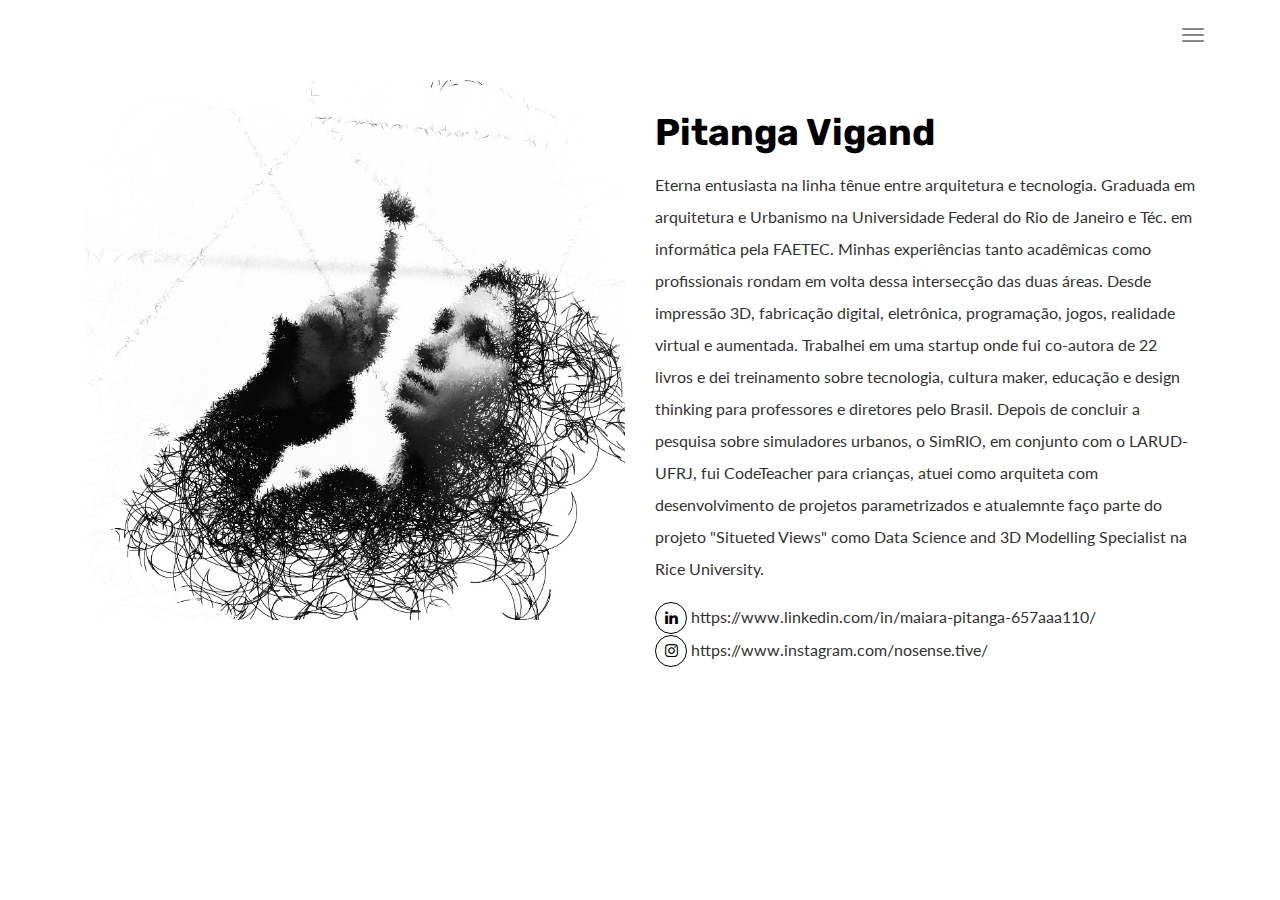
==== commit d70a2a81: "Update description" ====
--- a/about.html
+++ b/about.html
@@ -15,7 +15,7 @@
     <link rel="apple-touch-icon" sizes="180x180" href="./assets/apple-icon-180x180.png">
     <link href="./assets/favicon.ico" rel="icon">
 
-    <title>Title page</title>
+    <title>About Pitanga</title>
 
     <link href="./main.3da94fde.css" rel="stylesheet">
 </head>
@@ -39,7 +39,7 @@
                             aria-hidden="true">&times;</span></button>
                     <ul class="navbar-fullscreen-links">
                         <li><a href="./index.html" title="">Home</a></li>
-                        <!--<li><a href="./projects.html" title="">projects</a></li>-->
+                        <li><a href="./projects.html" title="">projects</a></li>
                         <li><a href="./about.html" title="">About me</a></li>
                         <!--<li><a href="./components.html" title="">Components</a></li>-->
                     </ul>
@@ -79,7 +79,18 @@
                     </div>
                     <div class="col-md-6">
                         <h1 class="h2">Pitanga Vigand</h1>
-                        <p>Architect, developer and researcher</p>
+                        <p>Eterna entusiasta na linha tênue entre arquitetura e tecnologia.
+
+                            Graduada em arquitetura e Urbanismo na Universidade Federal do Rio de Janeiro e Téc. em
+                            informática pela FAETEC. Minhas experiências tanto acadêmicas como profissionais rondam em
+                            volta dessa intersecção das duas áreas. Desde impressão 3D, fabricação digital, eletrônica,
+                            programação, jogos, realidade virtual e aumentada. Trabalhei em uma startup onde fui
+                            co-autora de 22 livros e dei treinamento sobre tecnologia, cultura maker, educação e design
+                            thinking para professores e diretores pelo Brasil.
+                            Depois de concluir a pesquisa sobre simuladores urbanos, o SimRIO, em conjunto com o
+                            LARUD-UFRJ, fui CodeTeacher para crianças, atuei como arquiteta com desenvolvimento de
+                            projetos parametrizados e atualemnte faço parte do projeto "Situeted Views" como Data
+                            Science and 3D Modelling Specialist na Rice University.</p>
 
                         <ul class="list-unstyled">
 
